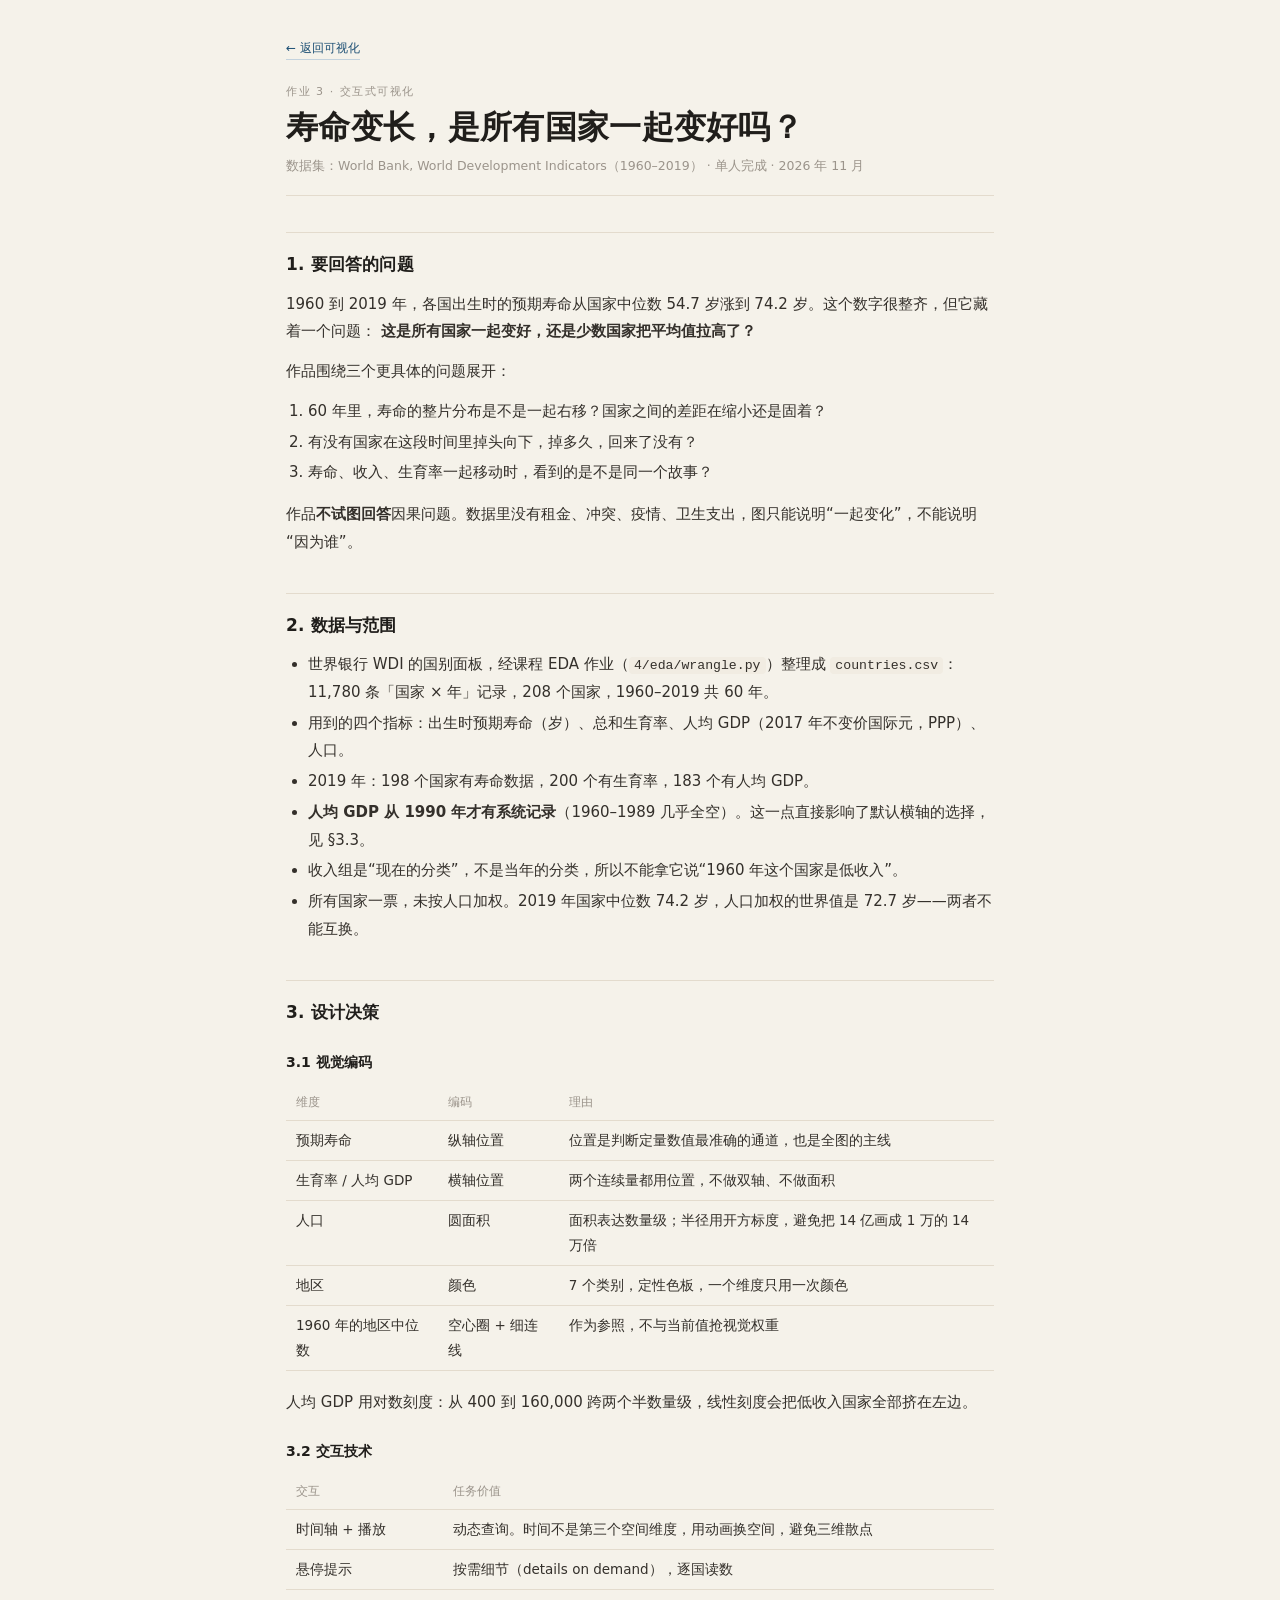
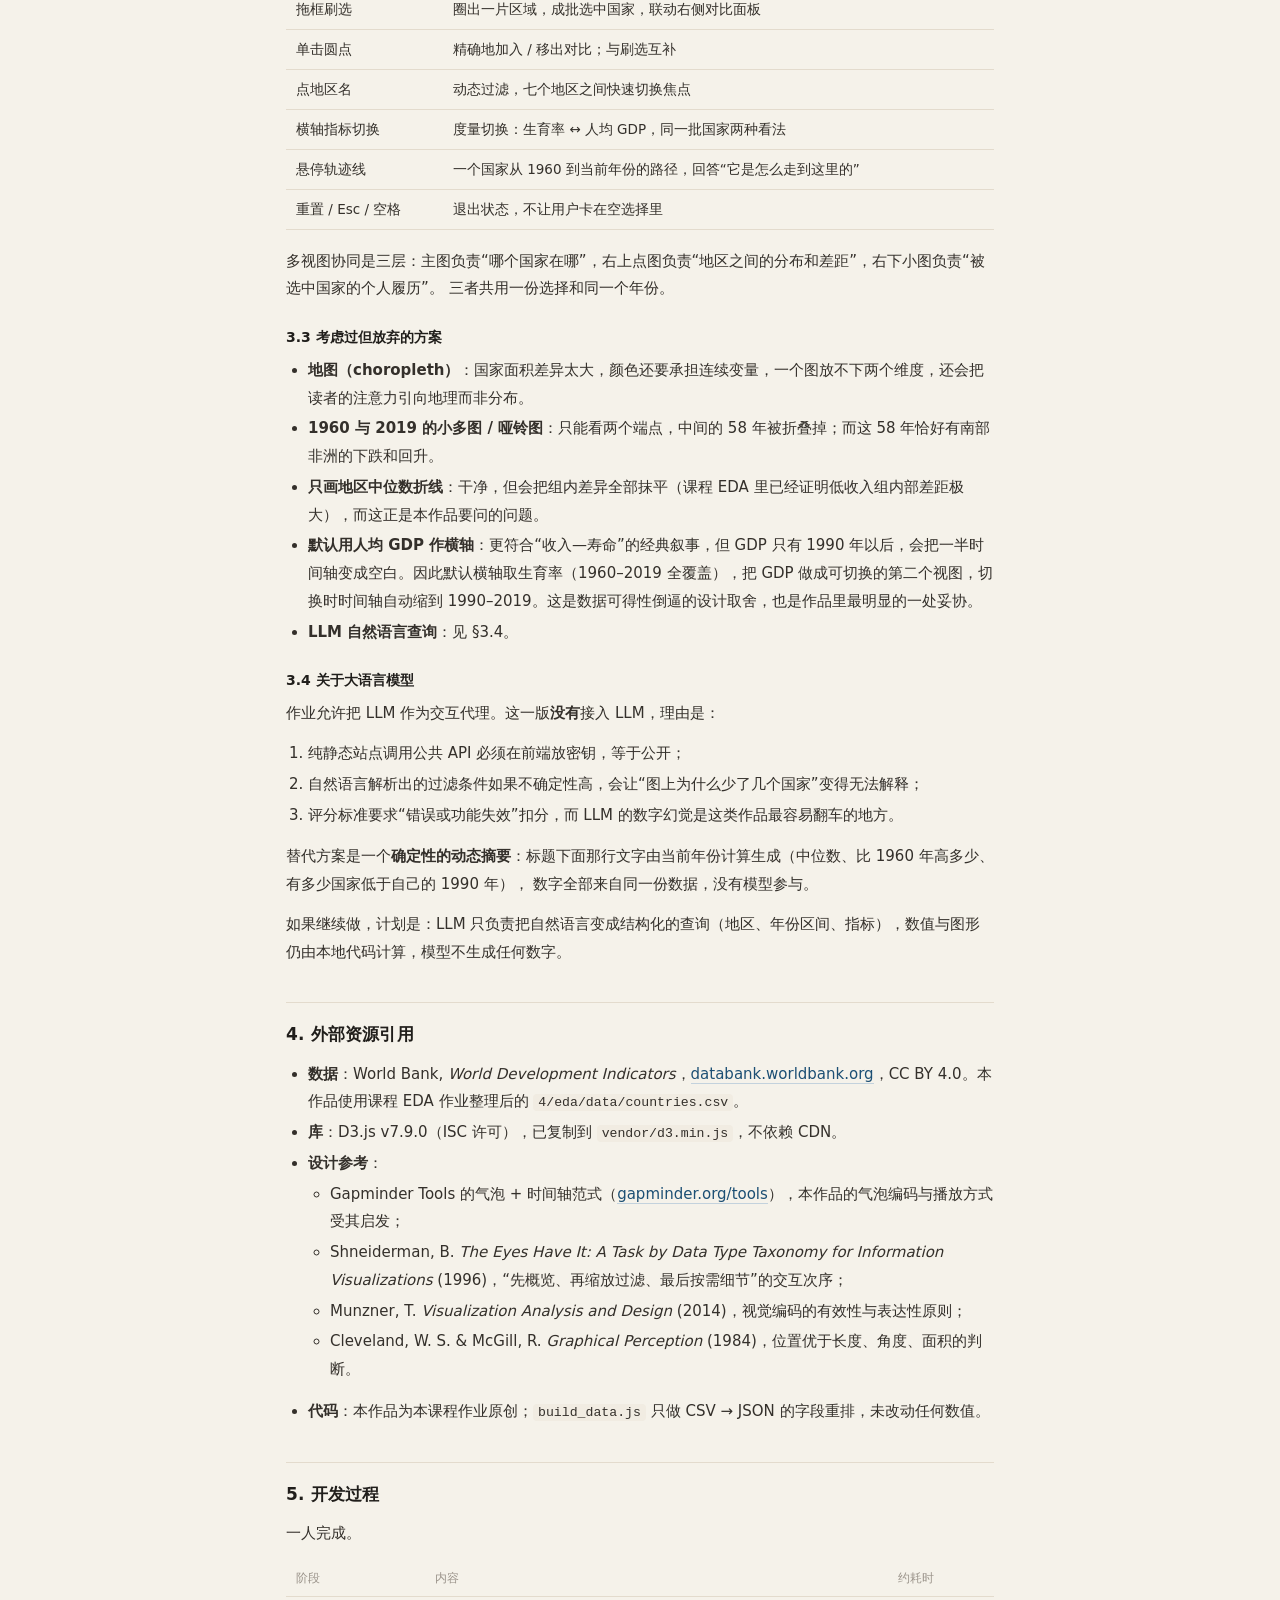
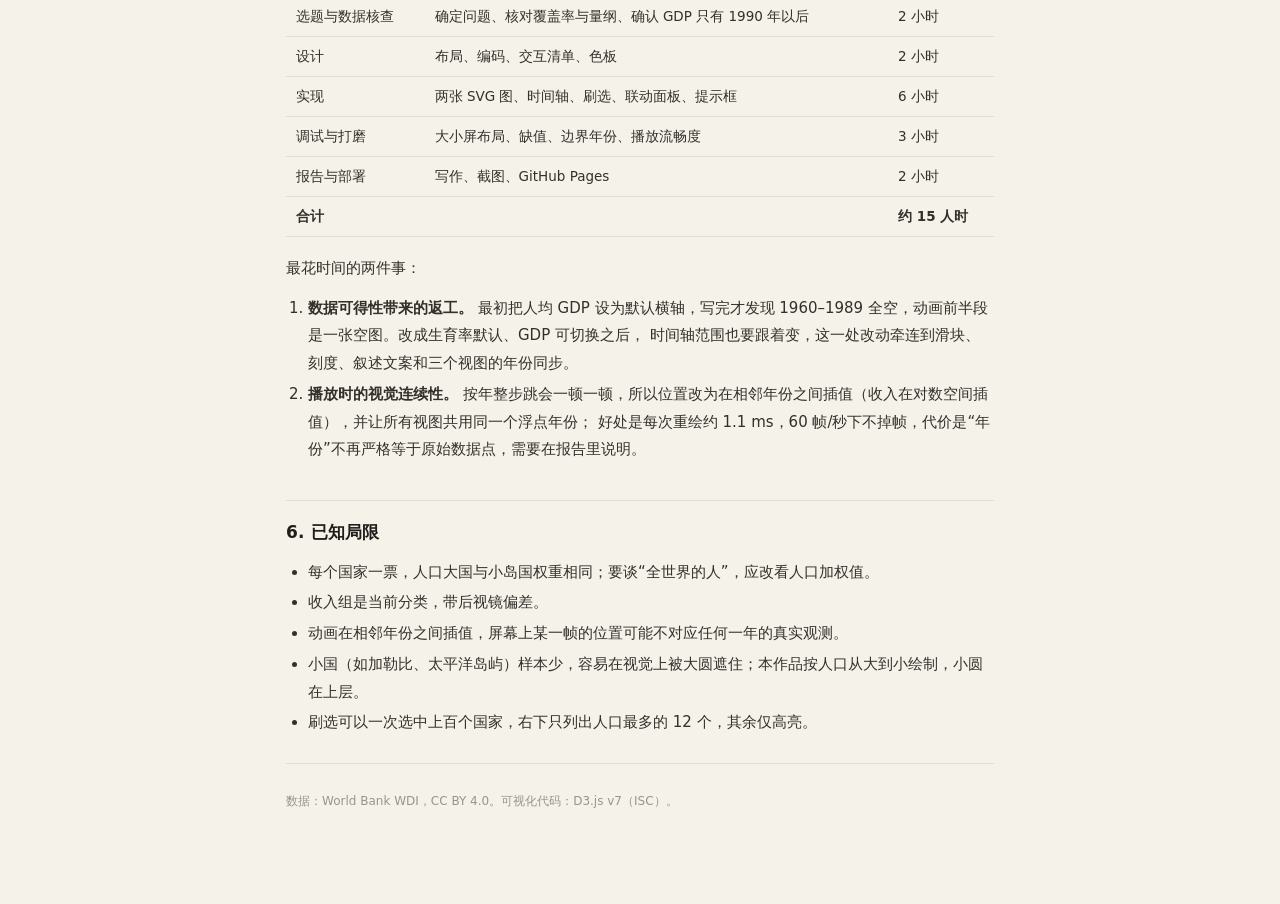
==== report.html @ 80c89c2e "feat: interactive life expectancy visualization (1960-2019) Co-authored-by: Cursor <cursoragent@curs" ====
<!doctype html>
<html lang="zh-CN">
<head>
<meta charset="utf-8">
<meta name="viewport" content="width=device-width, initial-scale=1">
<title>设计说明与报告 · 寿命变长，是所有国家一起变好吗？</title>
<link rel="stylesheet" href="styles.css">
<style>
  body { font-size: 15px; }
  .doc {
    max-width: 760px;
    margin: 0 auto;
    padding: 34px 26px 80px;
    line-height: 1.85;
  }
  .back {
    display: inline-block;
    font-size: 12px;
    color: var(--muted);
    text-decoration: none;
    border-bottom: 1px solid #d8cfbf;
    margin-bottom: 22px;
  }
  .back:hover { color: var(--ink); }
  .doc .eyebrow { margin-bottom: 4px; }
  .doc h1 {
    font-size: clamp(24px, 3.2vw, 32px);
    margin: 2px 0 6px;
    line-height: 1.3;
  }
  .doc .meta {
    color: var(--faint);
    font-size: 12.5px;
    margin: 0 0 26px;
    padding-bottom: 18px;
    border-bottom: 1px solid var(--line);
  }
  .doc h2 {
    font-size: 17px;
    margin: 36px 0 10px;
    padding-top: 16px;
    border-top: 1px solid var(--line);
    letter-spacing: 0.01em;
  }
  .doc h3 {
    font-size: 14px;
    margin: 22px 0 6px;
    color: var(--ink);
  }
  .doc p { margin: 0 0 12px; color: #34302b; }
  .doc ul, .doc ol { margin: 0 0 14px; padding-left: 22px; color: #34302b; }
  .doc li { margin: 3px 0; }
  .doc strong { font-weight: 600; }
  .doc code {
    font-family: ui-monospace, "SF Mono", "Cascadia Mono", Consolas, monospace;
    font-size: 0.88em;
    background: #f1ece2;
    padding: 1px 5px;
    border-radius: 4px;
  }
  .doc table {
    width: 100%;
    border-collapse: collapse;
    margin: 8px 0 18px;
    font-size: 13.5px;
  }
  .doc th, .doc td {
    text-align: left;
    padding: 7px 10px;
    border-bottom: 1px solid var(--line);
    vertical-align: top;
    color: #34302b;
  }
  .doc th {
    color: var(--faint);
    font-weight: 500;
    font-size: 12px;
    white-space: nowrap;
  }
  .doc a { color: var(--accent); text-decoration: none; border-bottom: 1px solid #c3d2dd; }
  .doc a:hover { border-bottom-color: var(--accent); }
  .doc hr { border: 0; border-top: 1px solid var(--line); margin: 26px 0; }
  .doc .footnote { font-size: 12px; color: var(--faint); }
  @media (max-width: 620px) {
    .doc { padding: 24px 16px 60px; }
    .doc table { font-size: 12.5px; }
    .doc th, .doc td { padding: 6px 6px; }
  }
</style>
</head>
<body>
<div class="doc">
  <a class="back" href="index.html">← 返回可视化</a>
  <div class="eyebrow">作业 3 · 交互式可视化</div>
  <h1>寿命变长，是所有国家一起变好吗？</h1>
  <p class="meta">数据集：World Bank, World Development Indicators（1960–2019） · 单人完成 · 2026 年 11 月</p>

  <h2>1. 要回答的问题</h2>
  <p>
    1960 到 2019 年，各国出生时的预期寿命从国家中位数 54.7 岁涨到 74.2 岁。这个数字很整齐，但它藏着一个问题：
    <strong>这是所有国家一起变好，还是少数国家把平均值拉高了？</strong>
  </p>
  <p>作品围绕三个更具体的问题展开：</p>
  <ol>
    <li>60 年里，寿命的整片分布是不是一起右移？国家之间的差距在缩小还是固着？</li>
    <li>有没有国家在这段时间里掉头向下，掉多久，回来了没有？</li>
    <li>寿命、收入、生育率一起移动时，看到的是不是同一个故事？</li>
  </ol>
  <p>
    作品<strong>不试图回答</strong>因果问题。数据里没有租金、冲突、疫情、卫生支出，图只能说明“一起变化”，不能说明“因为谁”。
  </p>

  <h2>2. 数据与范围</h2>
  <ul>
    <li>世界银行 WDI 的国别面板，经课程 EDA 作业（<code>4/eda/wrangle.py</code>）整理成 <code>countries.csv</code>：11,780 条「国家 × 年」记录，208 个国家，1960–2019 共 60 年。</li>
    <li>用到的四个指标：出生时预期寿命（岁）、总和生育率、人均 GDP（2017 年不变价国际元，PPP）、人口。</li>
    <li>2019 年：198 个国家有寿命数据，200 个有生育率，183 个有人均 GDP。</li>
    <li><strong>人均 GDP 从 1990 年才有系统记录</strong>（1960–1989 几乎全空）。这一点直接影响了默认横轴的选择，见 §3.3。</li>
    <li>收入组是“现在的分类”，不是当年的分类，所以不能拿它说“1960 年这个国家是低收入”。</li>
    <li>所有国家一票，未按人口加权。2019 年国家中位数 74.2 岁，人口加权的世界值是 72.7 岁——两者不能互换。</li>
  </ul>

  <h2>3. 设计决策</h2>

  <h3>3.1 视觉编码</h3>
  <table>
    <thead>
      <tr><th>维度</th><th>编码</th><th>理由</th></tr>
    </thead>
    <tbody>
      <tr><td>预期寿命</td><td>纵轴位置</td><td>位置是判断定量数值最准确的通道，也是全图的主线</td></tr>
      <tr><td>生育率 / 人均 GDP</td><td>横轴位置</td><td>两个连续量都用位置，不做双轴、不做面积</td></tr>
      <tr><td>人口</td><td>圆面积</td><td>面积表达数量级；半径用开方标度，避免把 14 亿画成 1 万的 14 万倍</td></tr>
      <tr><td>地区</td><td>颜色</td><td>7 个类别，定性色板，一个维度只用一次颜色</td></tr>
      <tr><td>1960 年的地区中位数</td><td>空心圈 + 细连线</td><td>作为参照，不与当前值抢视觉权重</td></tr>
    </tbody>
  </table>
  <p>人均 GDP 用对数刻度：从 400 到 160,000 跨两个半数量级，线性刻度会把低收入国家全部挤在左边。</p>

  <h3>3.2 交互技术</h3>
  <table>
    <thead><tr><th>交互</th><th>任务价值</th></tr></thead>
    <tbody>
      <tr><td>时间轴 + 播放</td><td>动态查询。时间不是第三个空间维度，用动画换空间，避免三维散点</td></tr>
      <tr><td>悬停提示</td><td>按需细节（details on demand），逐国读数</td></tr>
      <tr><td>拖框刷选</td><td>圈出一片区域，成批选中国家，联动右侧对比面板</td></tr>
      <tr><td>单击圆点</td><td>精确地加入 / 移出对比；与刷选互补</td></tr>
      <tr><td>点地区名</td><td>动态过滤，七个地区之间快速切换焦点</td></tr>
      <tr><td>横轴指标切换</td><td>度量切换：生育率 ↔ 人均 GDP，同一批国家两种看法</td></tr>
      <tr><td>悬停轨迹线</td><td>一个国家从 1960 到当前年份的路径，回答“它是怎么走到这里的”</td></tr>
      <tr><td>重置 / Esc / 空格</td><td>退出状态，不让用户卡在空选择里</td></tr>
    </tbody>
  </table>
  <p>
    多视图协同是三层：主图负责“哪个国家在哪”，右上点图负责“地区之间的分布和差距”，右下小图负责“被选中国家的个人履历”。
    三者共用一份选择和同一个年份。
  </p>

  <h3>3.3 考虑过但放弃的方案</h3>
  <ul>
    <li><strong>地图（choropleth）</strong>：国家面积差异太大，颜色还要承担连续变量，一个图放不下两个维度，还会把读者的注意力引向地理而非分布。</li>
    <li><strong>1960 与 2019 的小多图 / 哑铃图</strong>：只能看两个端点，中间的 58 年被折叠掉；而这 58 年恰好有南部非洲的下跌和回升。</li>
    <li><strong>只画地区中位数折线</strong>：干净，但会把组内差异全部抹平（课程 EDA 里已经证明低收入组内部差距极大），而这正是本作品要问的问题。</li>
    <li><strong>默认用人均 GDP 作横轴</strong>：更符合“收入—寿命”的经典叙事，但 GDP 只有 1990 年以后，会把一半时间轴变成空白。因此默认横轴取生育率（1960–2019 全覆盖），把 GDP 做成可切换的第二个视图，切换时时间轴自动缩到 1990–2019。这是数据可得性倒逼的设计取舍，也是作品里最明显的一处妥协。</li>
    <li><strong>LLM 自然语言查询</strong>：见 §3.4。</li>
  </ul>

  <h3>3.4 关于大语言模型</h3>
  <p>作业允许把 LLM 作为交互代理。这一版<strong>没有</strong>接入 LLM，理由是：</p>
  <ol>
    <li>纯静态站点调用公共 API 必须在前端放密钥，等于公开；</li>
    <li>自然语言解析出的过滤条件如果不确定性高，会让“图上为什么少了几个国家”变得无法解释；</li>
    <li>评分标准要求“错误或功能失效”扣分，而 LLM 的数字幻觉是这类作品最容易翻车的地方。</li>
  </ol>
  <p>
    替代方案是一个<strong>确定性的动态摘要</strong>：标题下面那行文字由当前年份计算生成（中位数、比 1960 年高多少、有多少国家低于自己的 1990 年），
    数字全部来自同一份数据，没有模型参与。
  </p>
  <p>
    如果继续做，计划是：LLM 只负责把自然语言变成结构化的查询（地区、年份区间、指标），数值与图形仍由本地代码计算，模型不生成任何数字。
  </p>

  <h2>4. 外部资源引用</h2>
  <ul>
    <li><strong>数据</strong>：World Bank, <em>World Development Indicators</em>，<a href="https://databank.worldbank.org/source/world-development-indicators">databank.worldbank.org</a>，CC BY 4.0。本作品使用课程 EDA 作业整理后的 <code>4/eda/data/countries.csv</code>。</li>
    <li><strong>库</strong>：D3.js v7.9.0（ISC 许可），已复制到 <code>vendor/d3.min.js</code>，不依赖 CDN。</li>
    <li><strong>设计参考</strong>：
      <ul>
        <li>Gapminder Tools 的气泡 + 时间轴范式（<a href="https://www.gapminder.org/tools/">gapminder.org/tools</a>），本作品的气泡编码与播放方式受其启发；</li>
        <li>Shneiderman, B. <em>The Eyes Have It: A Task by Data Type Taxonomy for Information Visualizations</em> (1996)，“先概览、再缩放过滤、最后按需细节”的交互次序；</li>
        <li>Munzner, T. <em>Visualization Analysis and Design</em> (2014)，视觉编码的有效性与表达性原则；</li>
        <li>Cleveland, W. S. &amp; McGill, R. <em>Graphical Perception</em> (1984)，位置优于长度、角度、面积的判断。</li>
      </ul>
    </li>
    <li><strong>代码</strong>：本作品为本课程作业原创；<code>build_data.js</code> 只做 CSV → JSON 的字段重排，未改动任何数值。</li>
  </ul>

  <h2>5. 开发过程</h2>
  <p>一人完成。</p>
  <table>
    <thead><tr><th>阶段</th><th>内容</th><th>约耗时</th></tr></thead>
    <tbody>
      <tr><td>选题与数据核查</td><td>确定问题、核对覆盖率与量纲、确认 GDP 只有 1990 年以后</td><td>2 小时</td></tr>
      <tr><td>设计</td><td>布局、编码、交互清单、色板</td><td>2 小时</td></tr>
      <tr><td>实现</td><td>两张 SVG 图、时间轴、刷选、联动面板、提示框</td><td>6 小时</td></tr>
      <tr><td>调试与打磨</td><td>大小屏布局、缺值、边界年份、播放流畅度</td><td>3 小时</td></tr>
      <tr><td>报告与部署</td><td>写作、截图、GitHub Pages</td><td>2 小时</td></tr>
      <tr><td><strong>合计</strong></td><td></td><td><strong>约 15 人时</strong></td></tr>
    </tbody>
  </table>
  <p>最花时间的两件事：</p>
  <ol>
    <li>
      <strong>数据可得性带来的返工。</strong>
      最初把人均 GDP 设为默认横轴，写完才发现 1960–1989 全空，动画前半段是一张空图。改成生育率默认、GDP 可切换之后，
      时间轴范围也要跟着变，这一处改动牵连到滑块、刻度、叙述文案和三个视图的年份同步。
    </li>
    <li>
      <strong>播放时的视觉连续性。</strong>
      按年整步跳会一顿一顿，所以位置改为在相邻年份之间插值（收入在对数空间插值），并让所有视图共用同一个浮点年份；
      好处是每次重绘约 1.1 ms，60 帧/秒下不掉帧，代价是“年份”不再严格等于原始数据点，需要在报告里说明。
    </li>
  </ol>

  <h2>6. 已知局限</h2>
  <ul>
    <li>每个国家一票，人口大国与小岛国权重相同；要谈“全世界的人”，应改看人口加权值。</li>
    <li>收入组是当前分类，带后视镜偏差。</li>
    <li>动画在相邻年份之间插值，屏幕上某一帧的位置可能不对应任何一年的真实观测。</li>
    <li>小国（如加勒比、太平洋岛屿）样本少，容易在视觉上被大圆遮住；本作品按人口从大到小绘制，小圆在上层。</li>
    <li>刷选可以一次选中上百个国家，右下只列出人口最多的 12 个，其余仅高亮。</li>
  </ul>

  <hr>
  <p class="footnote">数据：World Bank WDI，CC BY 4.0。可视化代码：D3.js v7（ISC）。</p>
</div>
</body>
</html>
---- styles.css ----
:root {
  --bg: #f5f2ea;
  --panel: #fffdf8;
  --ink: #201e1b;
  --muted: #736c64;
  --faint: #9b948b;
  --line: #e3dbcd;
  --grid: #ece5d8;
  --accent: #1c4f74;
  --shadow: 0 1px 0 rgba(32, 30, 27, 0.04);
}

* { box-sizing: border-box; }

html, body { height: 100%; }

body {
  margin: 0;
  background: var(--bg);
  color: var(--ink);
  font-family: "PingFang SC", "Microsoft YaHei", "Hiragino Sans GB", "Source Han Sans SC",
    "Noto Sans SC", system-ui, -apple-system, sans-serif;
  font-size: 14px;
  line-height: 1.55;
  -webkit-font-smoothing: antialiased;
  text-rendering: optimizeLegibility;
}

.wrap {
  height: 100%;
  max-width: 1560px;
  margin: 0 auto;
  padding: 20px 26px 12px;
  display: flex;
  flex-direction: column;
  gap: 14px;
}

/* ---------- header ---------- */

.masthead { flex: none; }

.eyebrow {
  font-size: 11px;
  letter-spacing: 0.14em;
  text-transform: uppercase;
  color: var(--faint);
  font-variant-numeric: tabular-nums;
}

h1 {
  margin: 4px 0 6px;
  font-size: clamp(24px, 2.5vw, 34px);
  line-height: 1.2;
  font-weight: 700;
  letter-spacing: 0.01em;
}

.dek {
  margin: 0;
  color: var(--muted);
  font-size: 14px;
  max-width: 62ch;
}

.story {
  margin: 6px 0 0;
  font-size: 13px;
  color: #5c554d;
  max-width: 88ch;
  min-height: 20px;
}
.story em { font-style: normal; color: var(--ink); border-bottom: 1px solid #d8cfbf; }

.stats {
  display: flex;
  flex-wrap: wrap;
  gap: 34px;
  margin-top: 12px;
  padding-top: 10px;
  border-top: 1px solid var(--line);
}

.stat { display: flex; flex-direction: column; gap: 1px; }

.stat-k {
  font-size: 11px;
  color: var(--faint);
  letter-spacing: 0.04em;
}

.stat-v {
  font-size: 13px;
  color: var(--muted);
  font-variant-numeric: tabular-nums;
}

.stat-v b {
  font-size: 21px;
  font-weight: 600;
  color: var(--ink);
  font-variant-numeric: tabular-nums;
  letter-spacing: -0.01em;
}

/* ---------- layout ---------- */

main {
  flex: 1;
  min-height: 0;
  display: grid;
  grid-template-columns: minmax(0, 1.62fr) minmax(330px, 1fr);
  gap: 14px;
}

.panel {
  background: var(--panel);
  border: 1px solid var(--line);
  border-radius: 12px;
  padding: 14px 16px 12px;
  box-shadow: var(--shadow);
  min-width: 0;
}

.chart-main {
  display: flex;
  flex-direction: column;
  min-height: 0;
  overflow: hidden;
}

.chart-head {
  display: flex;
  align-items: flex-start;
  justify-content: space-between;
  gap: 16px;
  flex: none;
}

h2 {
  margin: 0;
  font-size: 14px;
  font-weight: 600;
  letter-spacing: 0.02em;
}

.chart-note {
  margin: 2px 0 0;
  font-size: 11.5px;
  color: var(--faint);
  line-height: 1.45;
}

.svg-host {
  flex: 1;
  min-height: 250px;
  position: relative;
}

.svg-host svg { display: block; width: 100%; height: 100%; }

.regions-host { flex: none; height: 218px; min-height: 0; }

/* ---------- toggle ---------- */

.toggle {
  display: inline-flex;
  background: #f1ece2;
  border: 1px solid var(--line);
  border-radius: 999px;
  padding: 2px;
  flex: none;
}

.toggle button {
  appearance: none;
  border: 0;
  background: transparent;
  color: var(--muted);
  font: inherit;
  font-size: 12px;
  padding: 4px 11px;
  border-radius: 999px;
  cursor: pointer;
  transition: background 0.18s ease, color 0.18s ease;
}

.toggle button.on {
  background: var(--ink);
  color: #fbf7ee;
}

.toggle button:focus-visible,
.ghost:focus-visible,
.play:focus-visible {
  outline: 2px solid var(--accent);
  outline-offset: 2px;
}

/* ---------- controls ---------- */

.controls {
  flex: none;
  display: flex;
  align-items: center;
  gap: 14px;
  padding-top: 8px;
  margin-top: 4px;
}

.play {
  flex: none;
  width: 38px;
  height: 38px;
  border-radius: 50%;
  border: 0;
  background: var(--ink);
  color: #fbf7ee;
  display: grid;
  place-items: center;
  cursor: pointer;
  transition: transform 0.15s ease, background 0.15s ease;
}
.play:hover { transform: scale(1.06); }
.play svg { width: 18px; height: 18px; fill: currentColor; }

.slider-wrap { flex: 1; min-width: 0; }

#year {
  appearance: none;
  -webkit-appearance: none;
  width: 100%;
  height: 18px;
  background: transparent;
  cursor: pointer;
  display: block;
  margin: 0;
}

#year::-webkit-slider-runnable-track {
  height: 5px;
  background: #e5ddcf;
  border-radius: 999px;
}
#year::-moz-range-track {
  height: 5px;
  background: #e5ddcf;
  border-radius: 999px;
}
#year::-webkit-slider-thumb {
  -webkit-appearance: none;
  width: 15px;
  height: 15px;
  margin-top: -5px;
  border-radius: 50%;
  background: var(--ink);
  border: 2.5px solid #fffdf8;
  box-shadow: 0 0 0 1px var(--ink);
}
#year::-moz-range-thumb {
  width: 15px;
  height: 15px;
  border-radius: 50%;
  background: var(--ink);
  border: 2.5px solid #fffdf8;
  box-shadow: 0 0 0 1px var(--ink);
}

.ticks {
  display: flex;
  justify-content: space-between;
  font-size: 10px;
  color: var(--faint);
  font-variant-numeric: tabular-nums;
  margin-top: 1px;
  padding: 0 2px;
}

.year-out {
  flex: none;
  display: flex;
  align-items: baseline;
  gap: 2px;
  color: var(--ink);
}
.year-out b {
  font-family: ui-monospace, "SF Mono", "Cascadia Mono", Consolas, monospace;
  font-size: 26px;
  font-weight: 600;
  letter-spacing: -0.02em;
  font-variant-numeric: tabular-nums;
}
.year-out span { font-size: 11px; color: var(--faint); }

.ghost {
  flex: none;
  appearance: none;
  border: 1px solid var(--line);
  background: transparent;
  color: var(--muted);
  font: inherit;
  font-size: 12px;
  padding: 5px 12px;
  border-radius: 999px;
  cursor: pointer;
  transition: border-color 0.15s ease, color 0.15s ease;
}
.ghost:hover { border-color: var(--faint); color: var(--ink); }

.hint {
  margin: 6px 0 0;
  font-size: 11px;
  color: var(--faint);
  flex: none;
}

/* ---------- aside ---------- */

aside {
  display: flex;
  flex-direction: column;
  gap: 14px;
  min-height: 0;
  min-width: 0;
}

.panel-head { flex: none; }

.count {
  display: inline-grid;
  place-items: center;
  min-width: 18px;
  height: 18px;
  padding: 0 5px;
  margin-left: 4px;
  border-radius: 9px;
  background: #f1ece2;
  color: var(--muted);
  font-size: 11px;
  font-variant-numeric: tabular-nums;
}

.selected {
  flex: 1;
  min-height: 0;
  display: flex;
  flex-direction: column;
}

.chips {
  margin-top: 8px;
  display: grid;
  grid-template-columns: 1fr 1fr;
  gap: 8px;
  overflow-y: auto;
  align-content: start;
  min-height: 0;
  padding-bottom: 2px;
}

.chip {
  border: 1px solid var(--line);
  border-radius: 9px;
  padding: 7px 9px 5px;
  background: #fbf7ee;
  position: relative;
  cursor: default;
  transition: border-color 0.15s ease;
}
.chip:hover { border-color: #cbc1af; }

.chip-top {
  display: flex;
  align-items: baseline;
  gap: 6px;
  font-size: 12px;
  min-width: 0;
}

.chip-name {
  font-weight: 600;
  white-space: nowrap;
  overflow: hidden;
  text-overflow: ellipsis;
}

.chip-delta {
  margin-left: auto;
  font-size: 11px;
  color: var(--muted);
  font-variant-numeric: tabular-nums;
  white-space: nowrap;
}
.chip-delta.down { color: #b4482f; }

.chip-x {
  appearance: none;
  border: 0;
  background: transparent;
  color: var(--faint);
  cursor: pointer;
  font-size: 13px;
  line-height: 1;
  padding: 0 0 0 2px;
}
.chip-x:hover { color: var(--ink); }

.chip svg { display: block; width: 100%; height: 30px; margin-top: 2px; }

.chip-note {
  font-size: 10.5px;
  color: var(--faint);
  font-variant-numeric: tabular-nums;
  white-space: nowrap;
  overflow: hidden;
  text-overflow: ellipsis;
}

/* ---------- presets (empty state) ---------- */

.presets {
  margin-top: 8px;
  display: flex;
  flex-direction: column;
  gap: 6px;
  grid-column: 1 / -1;
}

.chips-more {
  grid-column: 1 / -1;
  margin: 2px 0 0;
  font-size: 11px;
  color: var(--faint);
  line-height: 1.5;
}

.presets p {
  margin: 0 0 2px;
  font-size: 11.5px;
  color: var(--faint);
}

.preset {
  appearance: none;
  text-align: left;
  border: 1px solid var(--line);
  background: transparent;
  border-radius: 9px;
  padding: 8px 11px;
  font: inherit;
  font-size: 12px;
  color: var(--ink);
  cursor: pointer;
  line-height: 1.4;
  transition: background 0.15s ease, border-color 0.15s ease;
}
.preset:hover { background: #fbf7ee; border-color: #cbc1af; }
.preset small { color: var(--faint); display: block; font-size: 11px; }

/* ---------- footer ---------- */

footer {
  flex: none;
  display: flex;
  justify-content: space-between;
  gap: 18px;
  font-size: 11px;
  color: var(--faint);
  line-height: 1.5;
  border-top: 1px solid var(--line);
  padding-top: 8px;
}
footer span { max-width: 110ch; }
footer a { color: var(--muted); text-decoration: none; border-bottom: 1px solid #d8cfbf; white-space: nowrap; }
footer a:hover { color: var(--ink); }

/* ---------- tooltip ---------- */

.tip {
  position: fixed;
  left: 0;
  top: 0;
  z-index: 20;
  pointer-events: none;
  background: #211f1c;
  color: #f7f2e8;
  border-radius: 8px;
  padding: 9px 11px;
  font-size: 12px;
  line-height: 1.5;
  box-shadow: 0 6px 22px rgba(30, 26, 20, 0.22);
  opacity: 0;
  transform: translateY(4px);
  transition: opacity 0.12s ease, transform 0.12s ease;
  max-width: 250px;
}
.tip.on { opacity: 1; transform: translateY(0); }
.tip b { font-weight: 600; }
.tip .tip-head { display: flex; align-items: baseline; gap: 6px; }
.tip .tip-head span { color: #b4ab9d; font-size: 11px; }
.tip dl { display: grid; grid-template-columns: auto 1fr; gap: 1px 12px; margin: 5px 0 0; }
.tip dt { color: #b4ab9d; font-size: 11.5px; }
.tip dd { margin: 0; text-align: right; font-variant-numeric: tabular-nums; }

/* ---------- svg text ---------- */

.axis text {
  fill: var(--faint);
  font-size: 10.5px;
  font-variant-numeric: tabular-nums;
}
.axis path, .axis line { stroke: #d5ccbc; }
.grid line { stroke: var(--grid); stroke-width: 1; }
.axis-label { fill: var(--faint); font-size: 10.5px; letter-spacing: 0.03em; }

.row-label {
  font-size: 11.5px;
  fill: var(--muted);
  cursor: pointer;
  transition: fill 0.15s ease;
}
.row-label:hover, .row-label.active { fill: var(--ink); font-weight: 600; }
.row-label .n { fill: var(--faint); font-size: 10px; font-weight: 400; }

.brush .selection {
  fill: #1c4f74;
  fill-opacity: 0.06;
  stroke: #1c4f74;
  stroke-opacity: 0.45;
  stroke-dasharray: 3 3;
}

/* ---------- responsive ---------- */

@media (max-width: 1120px) {
  .wrap { height: auto; min-height: 100%; }
  main { grid-template-columns: 1fr; }
  .chart-main { min-height: 560px; }
  aside { display: grid; grid-template-columns: 1fr 1fr; align-items: start; }
  .selected { min-height: 260px; }
  .regions-host { height: 230px; }
}

@media (max-width: 760px) {
  .wrap { padding: 16px 14px 10px; }
  aside { grid-template-columns: 1fr; }
  .stats { gap: 20px; }
  .chart-main { min-height: 520px; }
  .chips { grid-template-columns: 1fr; }
  footer { flex-direction: column; gap: 4px; }
}

@media (max-height: 780px) and (min-width: 1121px) {
  .wrap { padding-top: 14px; gap: 10px; }
  h1 { font-size: 26px; }
  .stats { margin-top: 8px; padding-top: 8px; }
  .regions-host { height: 196px; }
}
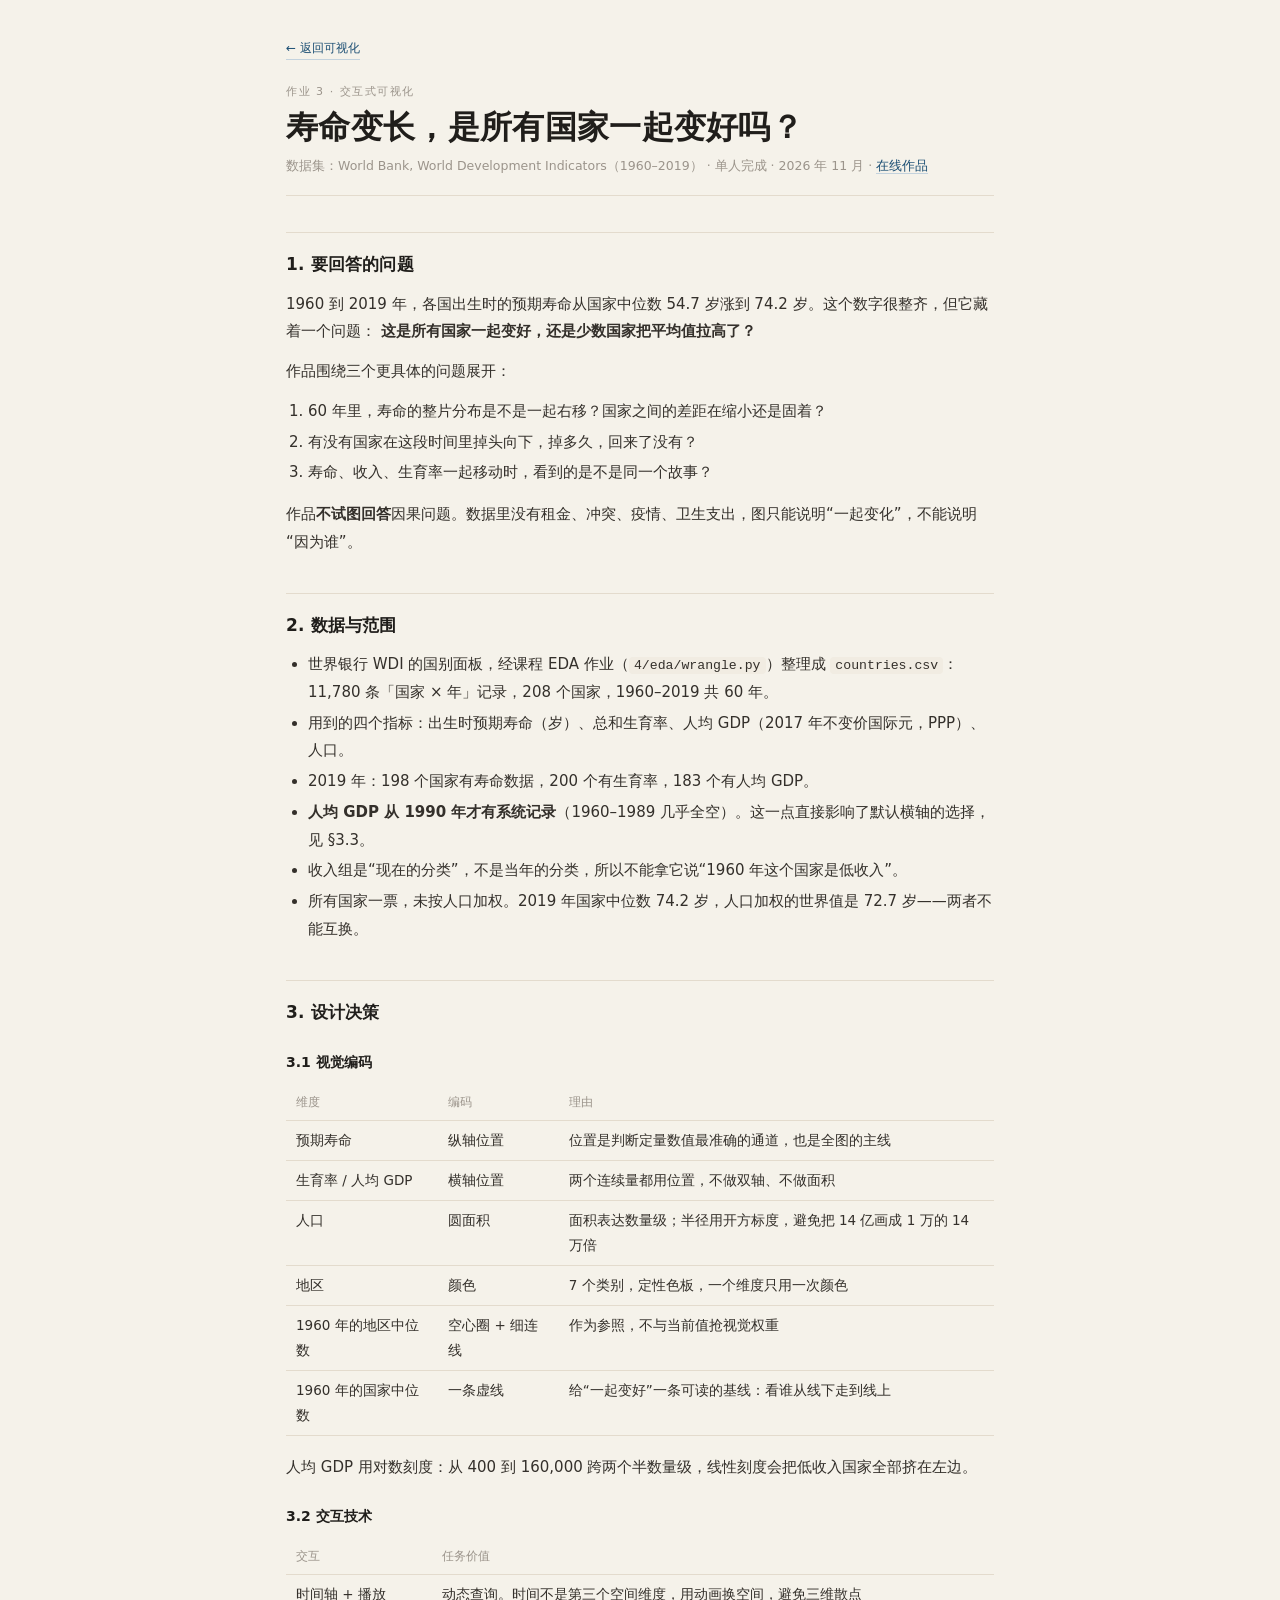
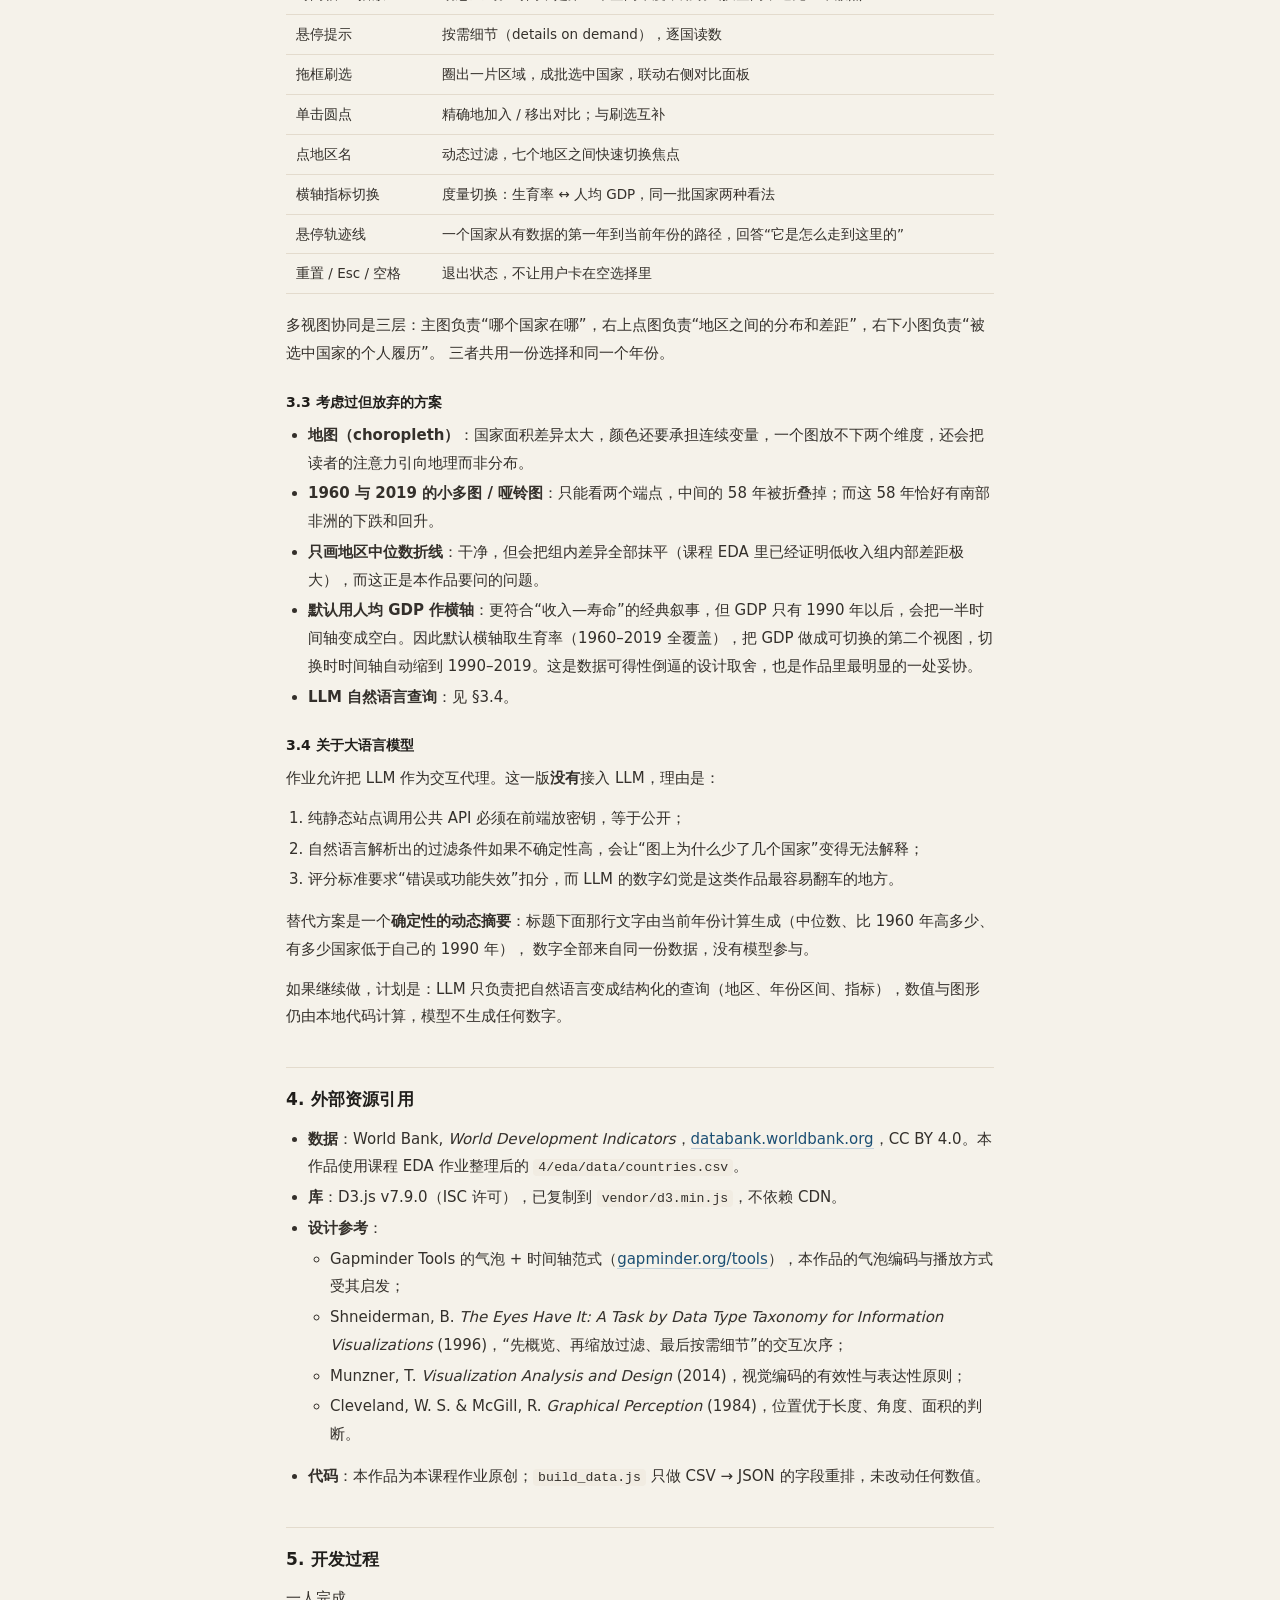
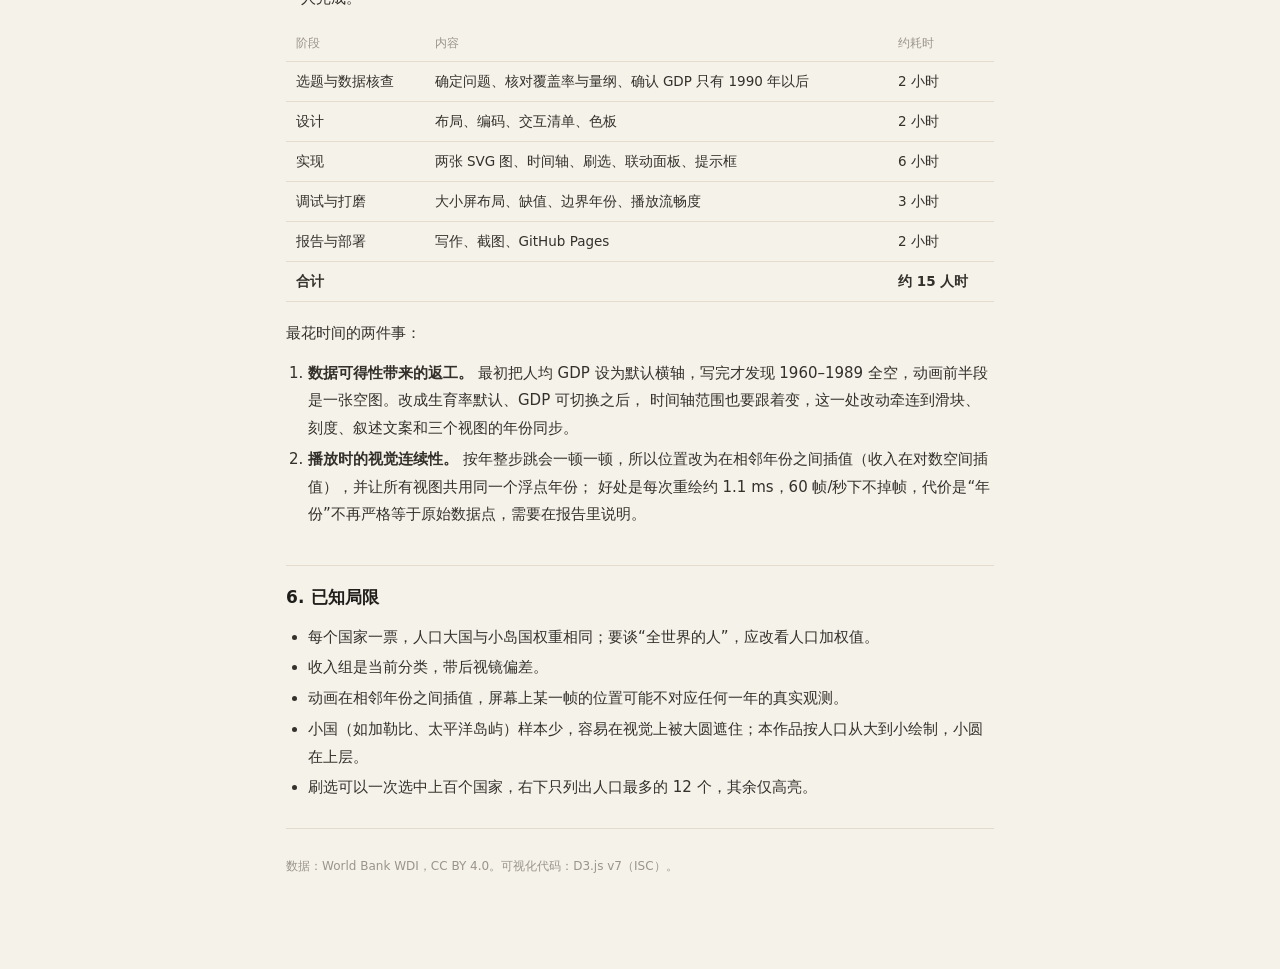
==== commit bf38d2be: "docs: report links, encoding notes, print styles Co-authored-by: Cursor <cursoragent@cursor.com>" ====
--- a/report.html
+++ b/report.html
@@ -86,6 +86,13 @@
     .doc table { font-size: 12.5px; }
     .doc th, .doc td { padding: 6px 6px; }
   }
+  @media print {
+    body { background: #fff; }
+    .back { display: none; }
+    .doc { max-width: none; padding: 0; }
+    .doc h2 { break-after: avoid; }
+    .doc table, .doc li { break-inside: avoid; }
+  }
 </style>
 </head>
 <body>
@@ -93,7 +100,9 @@
   <a class="back" href="index.html">← 返回可视化</a>
   <div class="eyebrow">作业 3 · 交互式可视化</div>
   <h1>寿命变长，是所有国家一起变好吗？</h1>
-  <p class="meta">数据集：World Bank, World Development Indicators（1960–2019） · 单人完成 · 2026 年 11 月</p>
+  <p class="meta">数据集：World Bank, World Development Indicators（1960–2019） · 单人完成 · 2026 年 11 月 ·
+    <a href="https://griseo-b.github.io/life-expectancy-vis/">在线作品</a>
+  </p>
 
   <h2>1. 要回答的问题</h2>
   <p>
@@ -133,6 +142,7 @@
       <tr><td>人口</td><td>圆面积</td><td>面积表达数量级；半径用开方标度，避免把 14 亿画成 1 万的 14 万倍</td></tr>
       <tr><td>地区</td><td>颜色</td><td>7 个类别，定性色板，一个维度只用一次颜色</td></tr>
       <tr><td>1960 年的地区中位数</td><td>空心圈 + 细连线</td><td>作为参照，不与当前值抢视觉权重</td></tr>
+      <tr><td>1960 年的国家中位数</td><td>一条虚线</td><td>给“一起变好”一条可读的基线：看谁从线下走到线上</td></tr>
     </tbody>
   </table>
   <p>人均 GDP 用对数刻度：从 400 到 160,000 跨两个半数量级，线性刻度会把低收入国家全部挤在左边。</p>
@@ -147,7 +157,7 @@
       <tr><td>单击圆点</td><td>精确地加入 / 移出对比；与刷选互补</td></tr>
       <tr><td>点地区名</td><td>动态过滤，七个地区之间快速切换焦点</td></tr>
       <tr><td>横轴指标切换</td><td>度量切换：生育率 ↔ 人均 GDP，同一批国家两种看法</td></tr>
-      <tr><td>悬停轨迹线</td><td>一个国家从 1960 到当前年份的路径，回答“它是怎么走到这里的”</td></tr>
+      <tr><td>悬停轨迹线</td><td>一个国家从有数据的第一年到当前年份的路径，回答“它是怎么走到这里的”</td></tr>
       <tr><td>重置 / Esc / 空格</td><td>退出状态，不让用户卡在空选择里</td></tr>
     </tbody>
   </table>
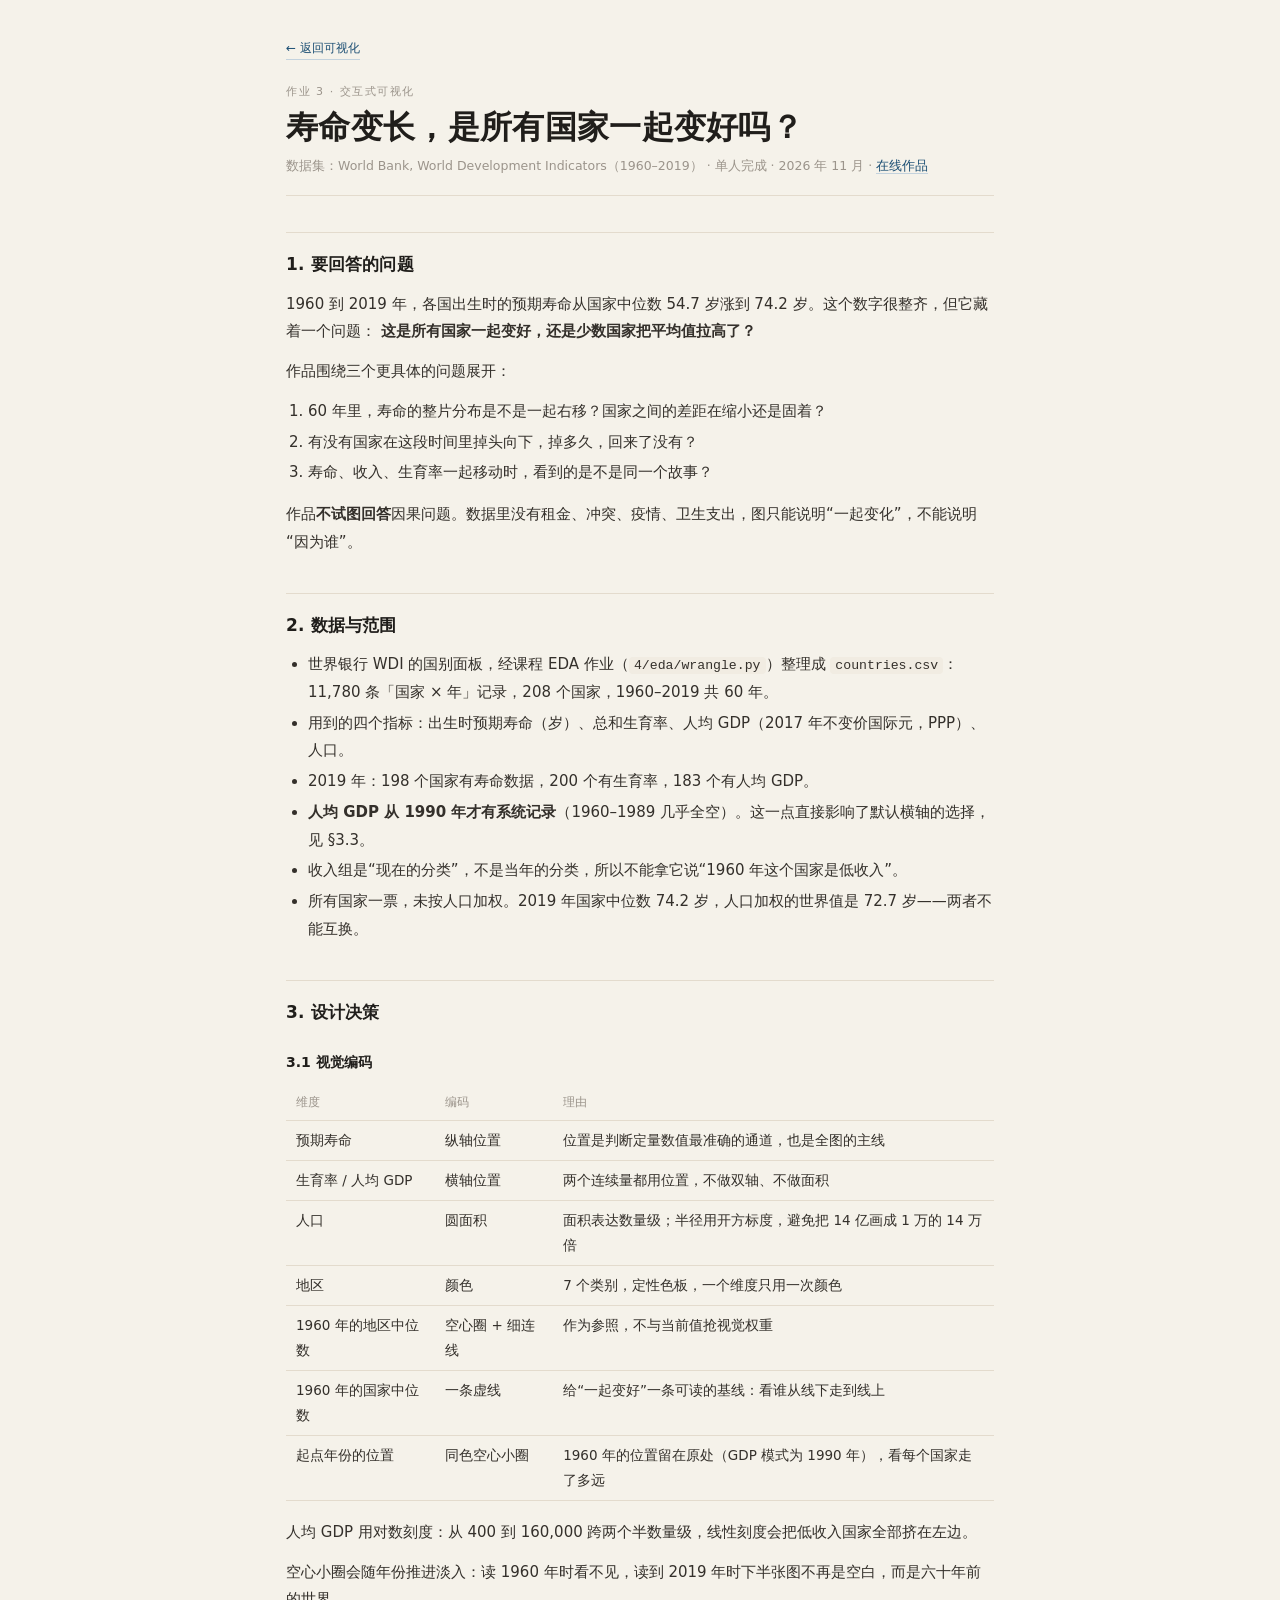
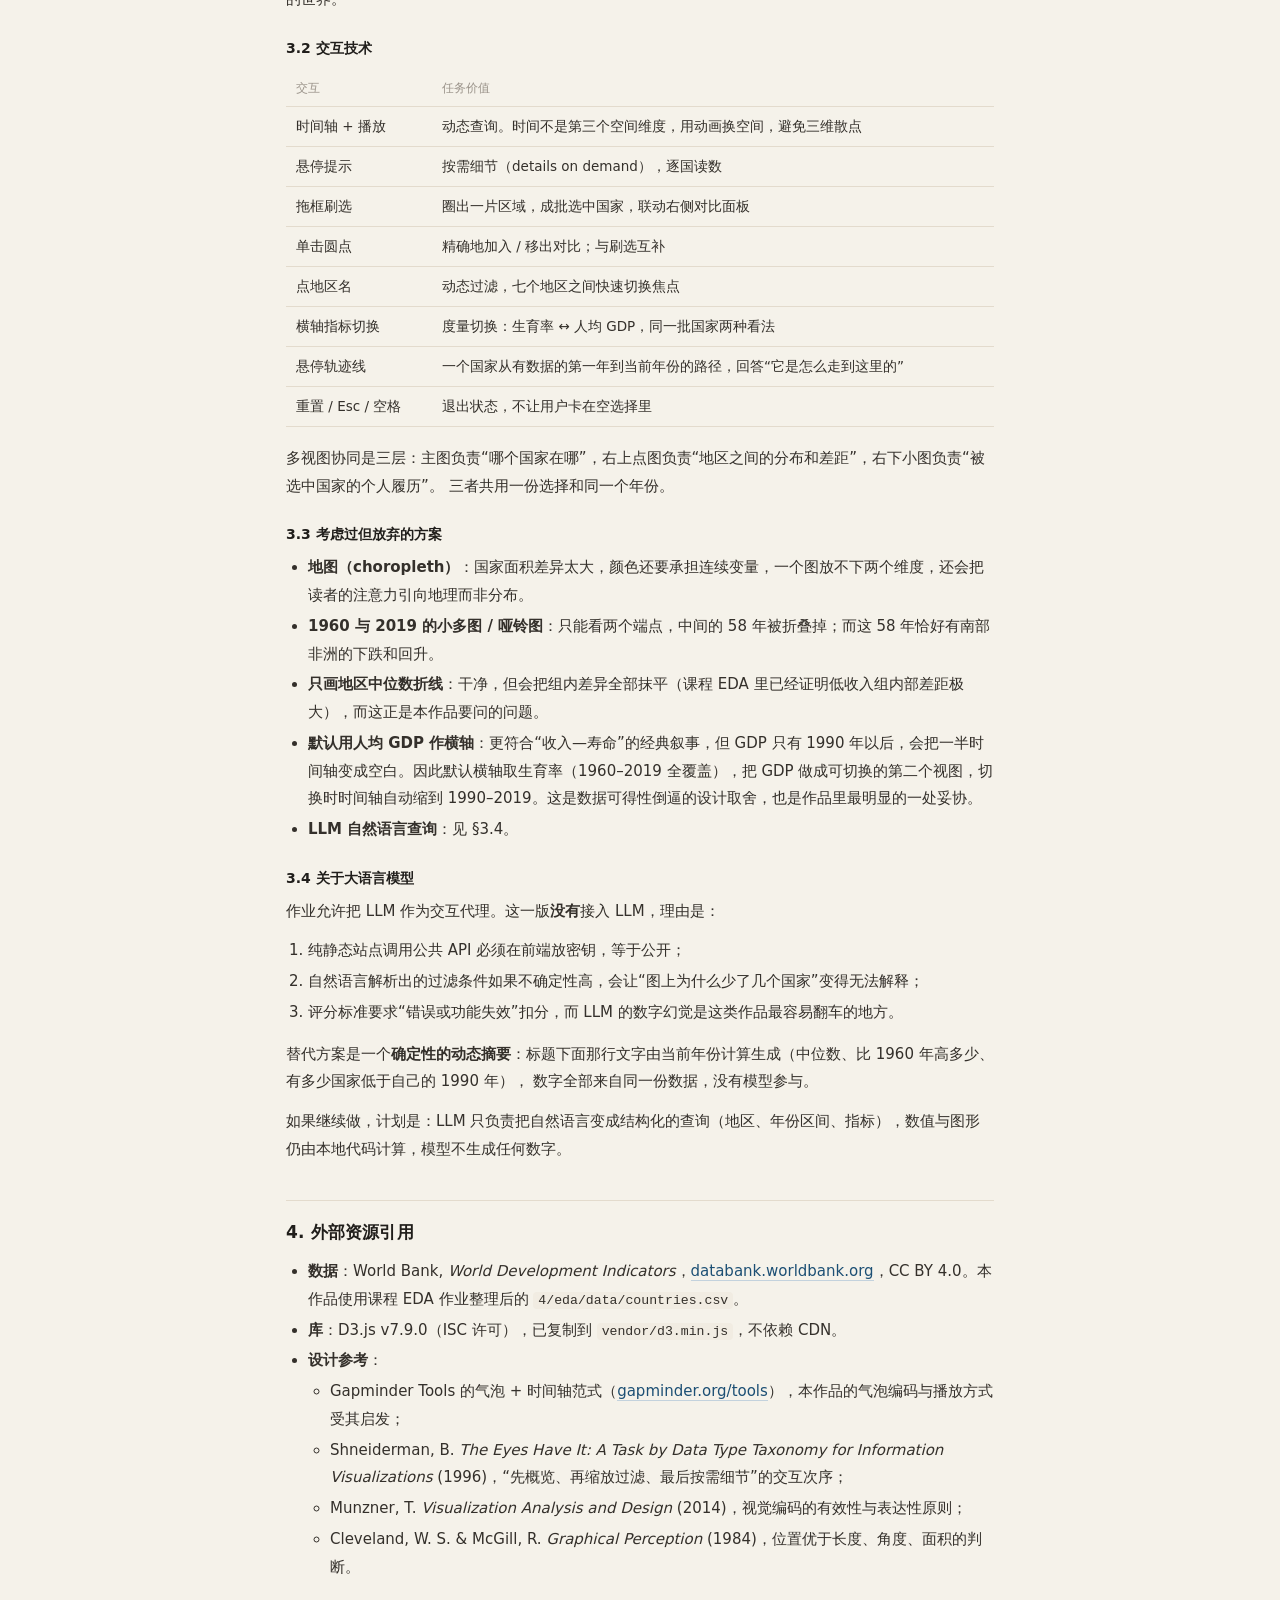
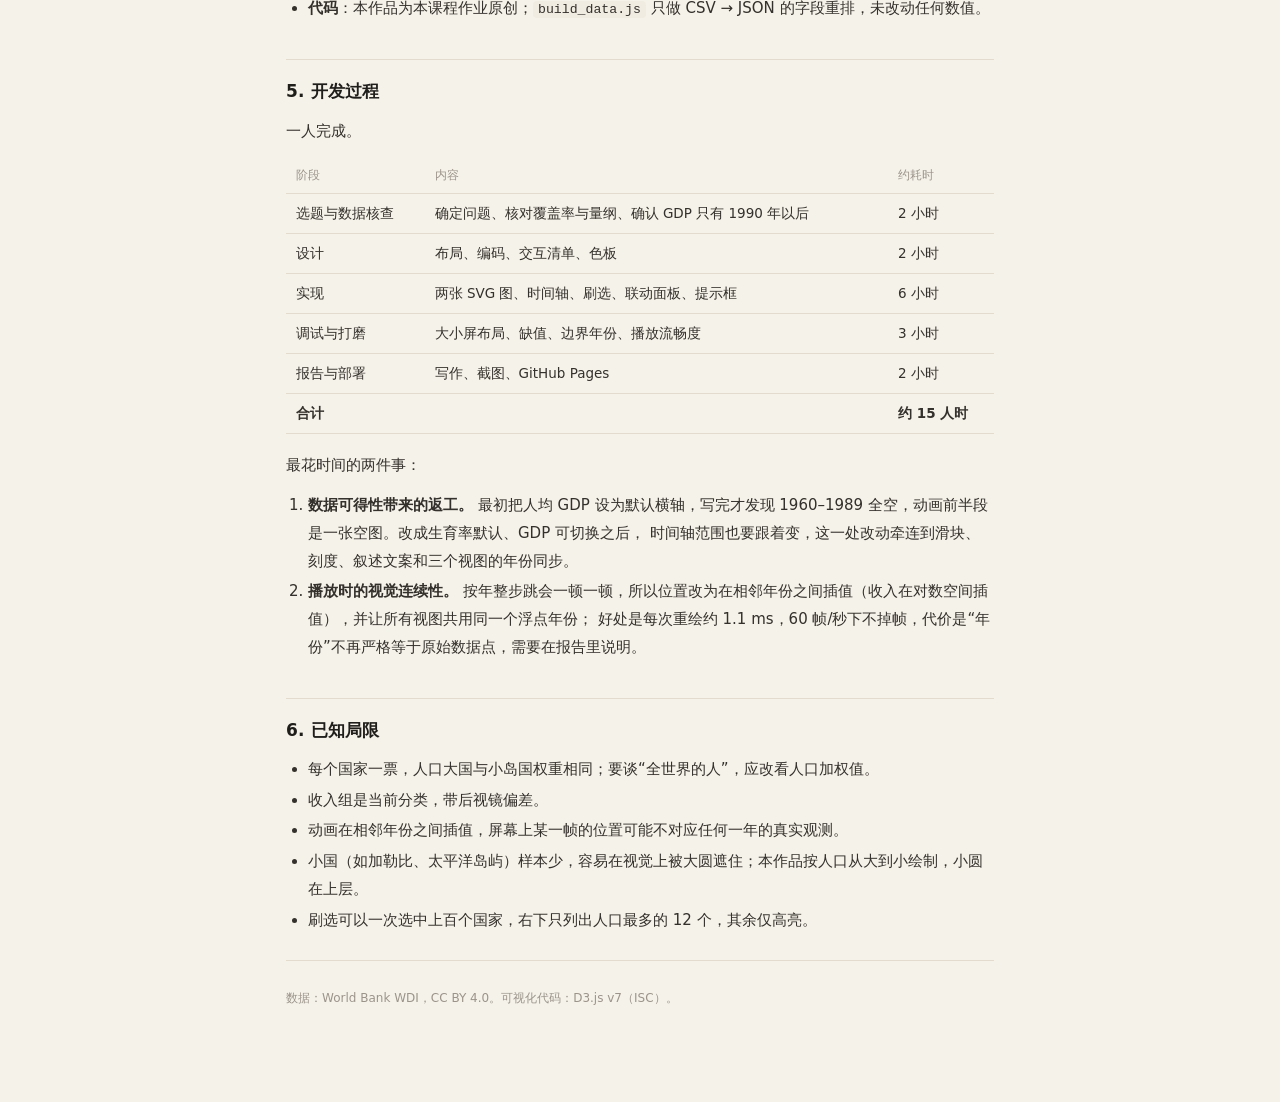
==== commit e8937513: "feat: ghost start-year layer, label on top of bubbles Co-authored-by: Cursor <cursoragent@cursor.com" ====
--- a/report.html
+++ b/report.html
@@ -143,9 +143,11 @@
       <tr><td>地区</td><td>颜色</td><td>7 个类别，定性色板，一个维度只用一次颜色</td></tr>
       <tr><td>1960 年的地区中位数</td><td>空心圈 + 细连线</td><td>作为参照，不与当前值抢视觉权重</td></tr>
       <tr><td>1960 年的国家中位数</td><td>一条虚线</td><td>给“一起变好”一条可读的基线：看谁从线下走到线上</td></tr>
+      <tr><td>起点年份的位置</td><td>同色空心小圈</td><td>1960 年的位置留在原处（GDP 模式为 1990 年），看每个国家走了多远</td></tr>
     </tbody>
   </table>
   <p>人均 GDP 用对数刻度：从 400 到 160,000 跨两个半数量级，线性刻度会把低收入国家全部挤在左边。</p>
+  <p>空心小圈会随年份推进淡入：读 1960 年时看不见，读到 2019 年时下半张图不再是空白，而是六十年前的世界。</p>
 
   <h3>3.2 交互技术</h3>
   <table>
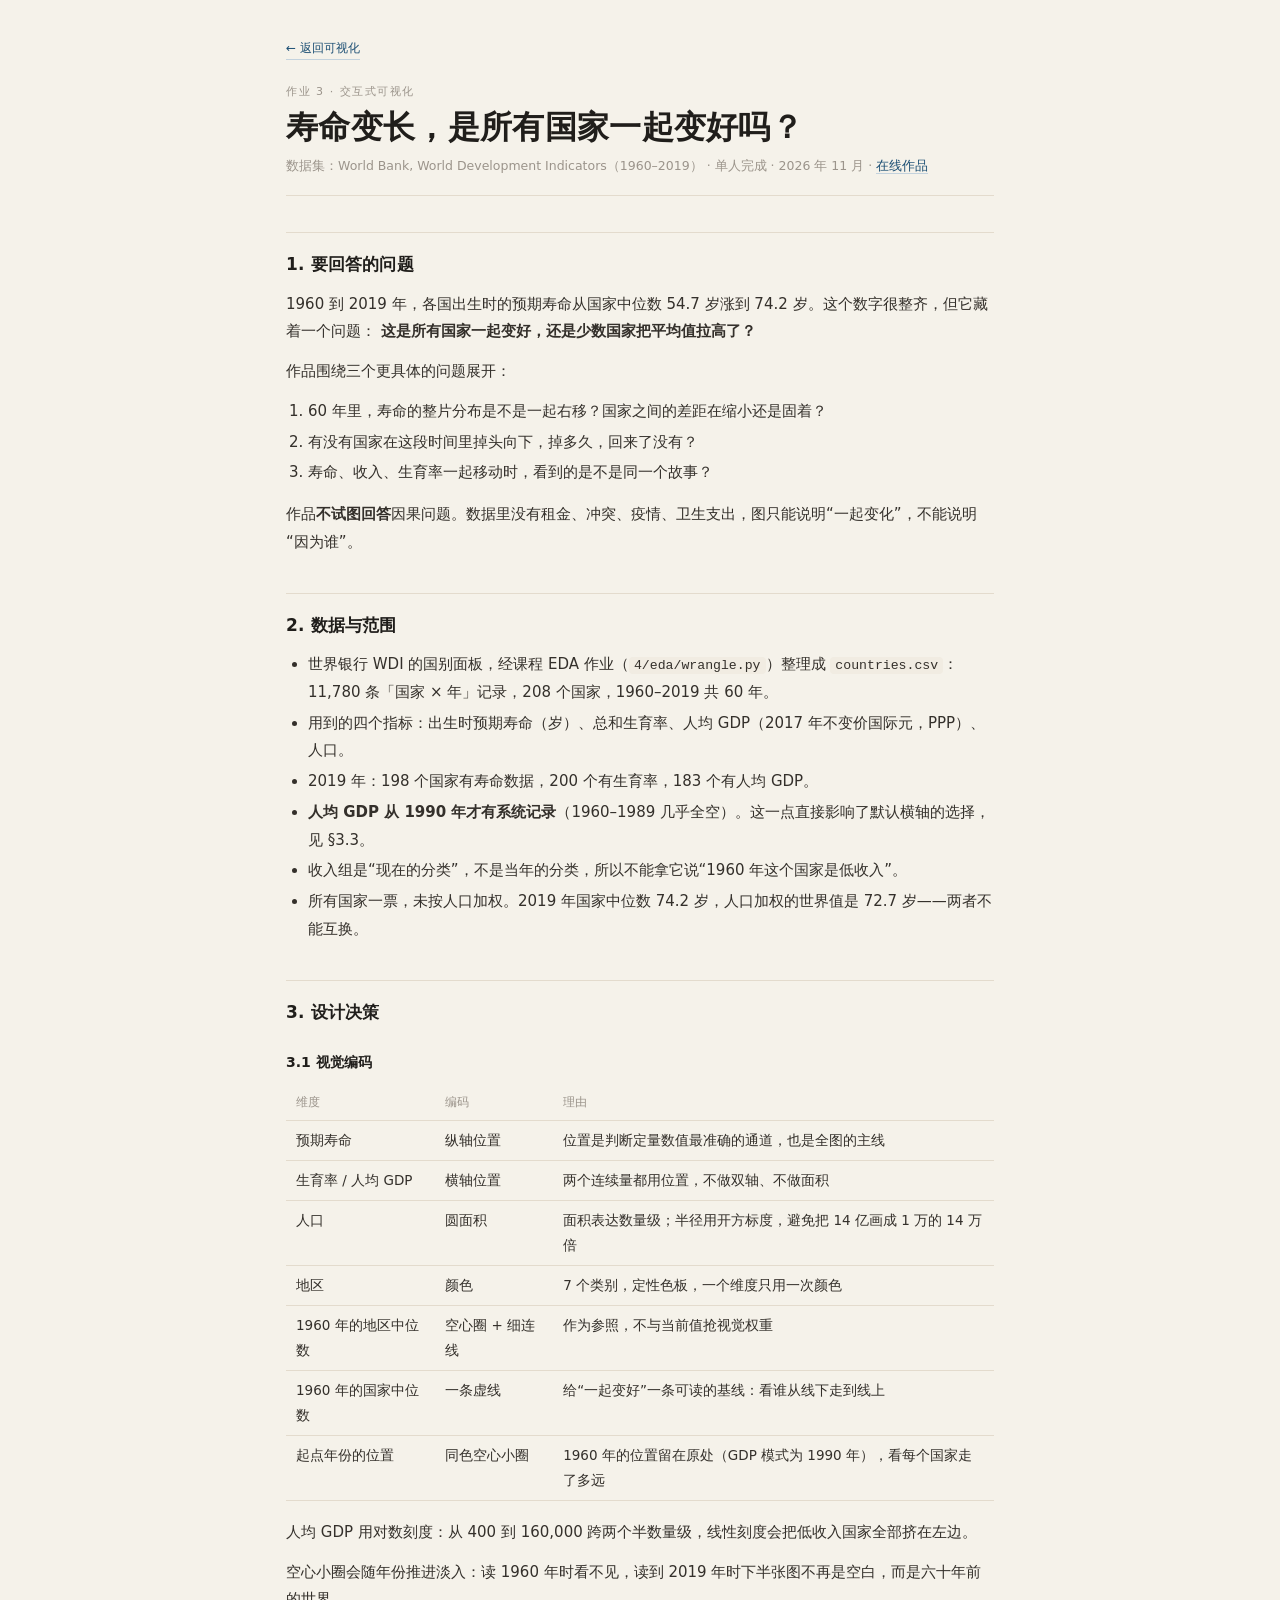
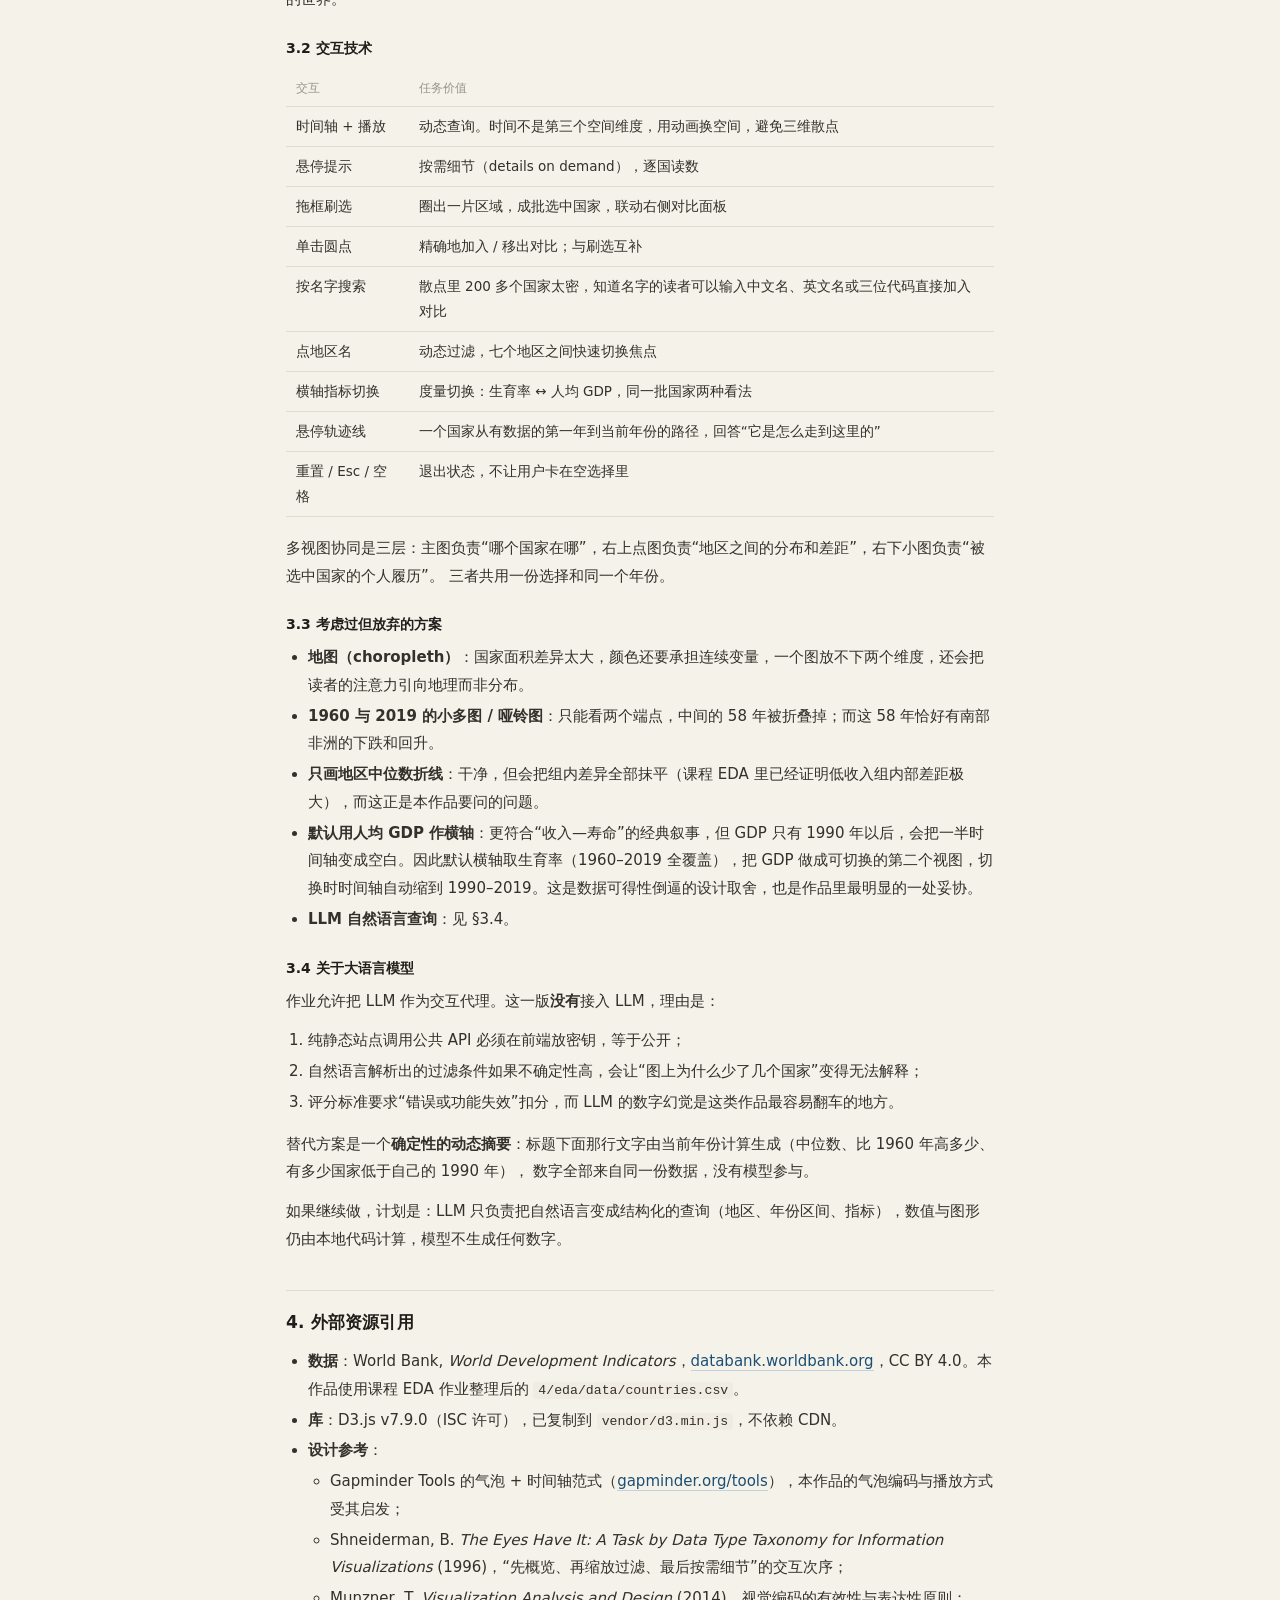
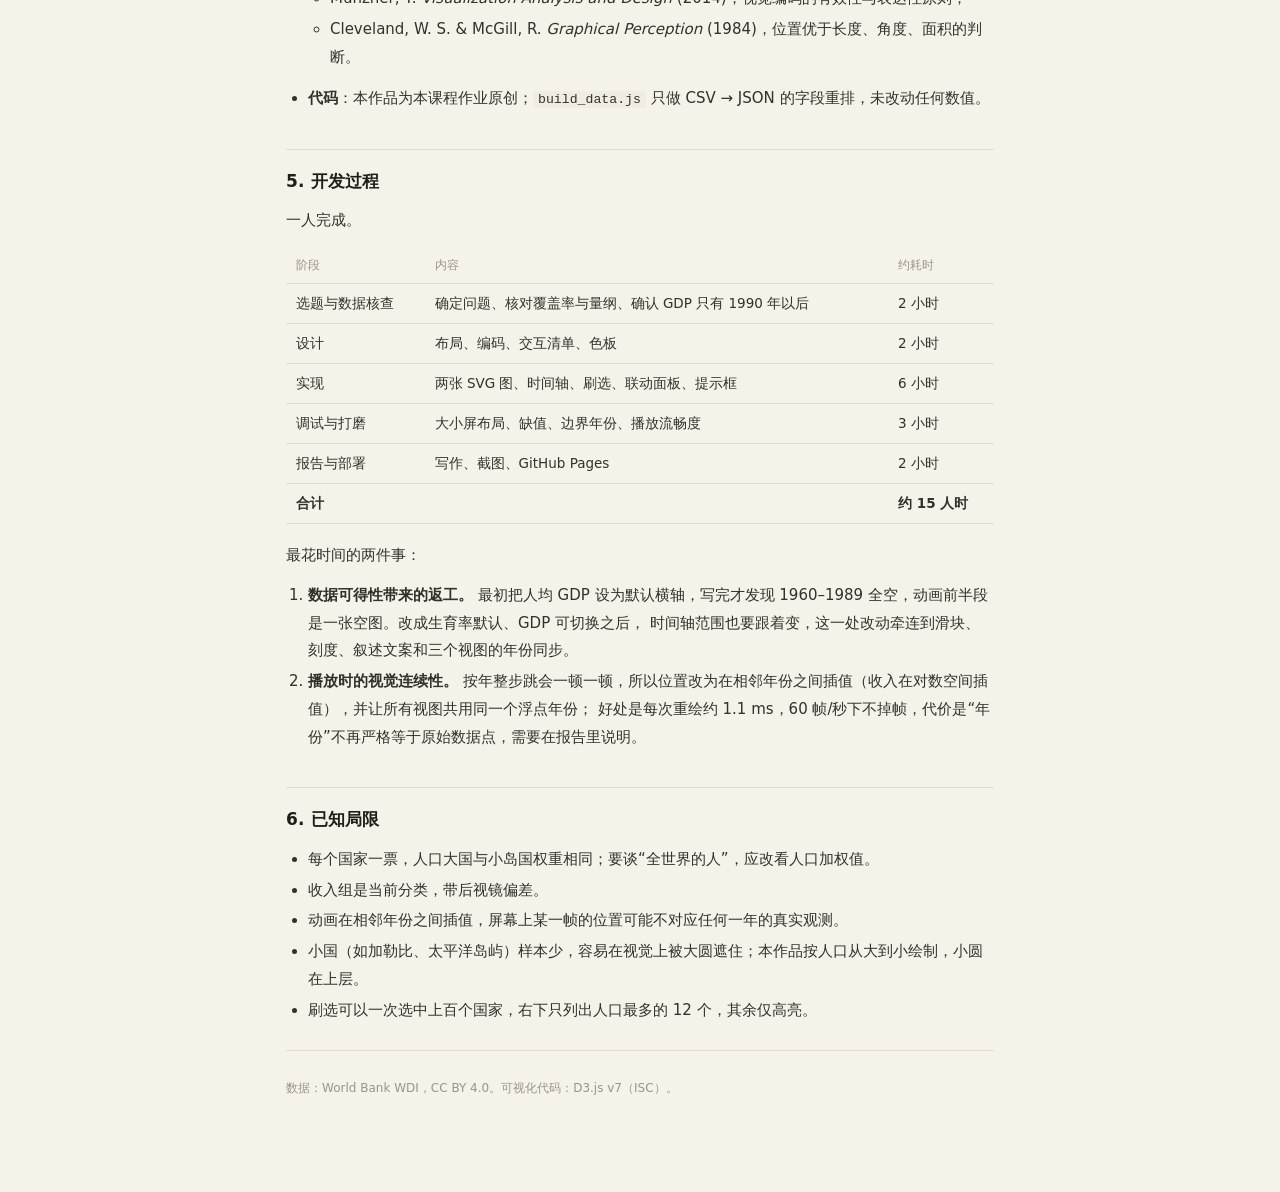
==== commit 8649af16: "feat: search countries by name (zh, en, iso code) - add a combobox above the comparison chips: match" ====
--- a/report.html
+++ b/report.html
@@ -157,6 +157,7 @@
       <tr><td>悬停提示</td><td>按需细节（details on demand），逐国读数</td></tr>
       <tr><td>拖框刷选</td><td>圈出一片区域，成批选中国家，联动右侧对比面板</td></tr>
       <tr><td>单击圆点</td><td>精确地加入 / 移出对比；与刷选互补</td></tr>
+      <tr><td>按名字搜索</td><td>散点里 200 多个国家太密，知道名字的读者可以输入中文名、英文名或三位代码直接加入对比</td></tr>
       <tr><td>点地区名</td><td>动态过滤，七个地区之间快速切换焦点</td></tr>
       <tr><td>横轴指标切换</td><td>度量切换：生育率 ↔ 人均 GDP，同一批国家两种看法</td></tr>
       <tr><td>悬停轨迹线</td><td>一个国家从有数据的第一年到当前年份的路径，回答“它是怎么走到这里的”</td></tr>
--- a/styles.css
+++ b/styles.css
@@ -345,6 +345,106 @@
   min-height: 0;
   display: flex;
   flex-direction: column;
+}
+
+.selected .panel-head {
+  display: flex;
+  flex-direction: column;
+  gap: 7px;
+}
+
+/* ---------- search by country name ---------- */
+
+.search { position: relative; }
+
+#country-search {
+  appearance: none;
+  -webkit-appearance: none;
+  width: 100%;
+  border: 1px solid var(--line);
+  background: #fbf7ee;
+  border-radius: 8px;
+  padding: 5px 10px;
+  font: inherit;
+  font-size: 12px;
+  line-height: 1.6;
+  color: var(--ink);
+  transition: border-color 0.15s ease, background 0.15s ease, box-shadow 0.15s ease;
+}
+#country-search::placeholder { color: var(--faint); }
+#country-search:hover { border-color: #cbc1af; }
+#country-search:focus {
+  outline: none;
+  background: var(--panel);
+  border-color: #b9ac95;
+  box-shadow: 0 0 0 3px rgba(28, 79, 116, 0.08);
+}
+
+.suggest {
+  position: absolute;
+  z-index: 30;
+  top: calc(100% + 4px);
+  left: 0;
+  right: 0;
+  margin: 0;
+  padding: 3px;
+  list-style: none;
+  background: var(--panel);
+  border: 1px solid var(--line);
+  border-radius: 9px;
+  box-shadow: 0 10px 26px rgba(32, 30, 27, 0.14);
+  max-height: 232px;
+  overflow-y: auto;
+  overscroll-behavior: contain;
+}
+.suggest[hidden] { display: none; }
+
+.sug {
+  display: grid;
+  grid-template-columns: auto minmax(0, 1fr);
+  column-gap: 8px;
+  padding: 5px 8px 6px;
+  border-radius: 6px;
+  cursor: pointer;
+}
+.sug[aria-selected='true'] { background: #f1ece2; }
+
+.sug-name {
+  font-size: 12.5px;
+  color: var(--ink);
+  white-space: nowrap;
+}
+.sug-en {
+  font-size: 10.5px;
+  color: var(--faint);
+  text-align: right;
+  white-space: nowrap;
+  overflow: hidden;
+  text-overflow: ellipsis;
+  align-self: center;
+}
+.sug-meta {
+  grid-column: 1 / -1;
+  font-size: 10.5px;
+  color: var(--faint);
+  font-variant-numeric: tabular-nums;
+  white-space: nowrap;
+  overflow: hidden;
+  text-overflow: ellipsis;
+}
+.sug.is-on .sug-meta { color: var(--accent); }
+.sug mark {
+  background: #efe0ba;
+  color: inherit;
+  border-radius: 2px;
+  padding: 0 1px;
+}
+
+.sug-empty {
+  padding: 8px;
+  font-size: 11.5px;
+  color: var(--faint);
+  line-height: 1.45;
 }
 
 .chips {
@@ -550,6 +650,13 @@
   footer { flex-direction: column; gap: 4px; }
 }
 
+/* 手机上输入框小于 16px 会触发 iOS 自动放大页面 */
+@media (pointer: coarse) {
+  #country-search { font-size: 16px; padding: 7px 11px; }
+  .sug-name { font-size: 15px; }
+  .sug-en, .sug-meta { font-size: 12px; }
+}
+
 @media (max-height: 780px) and (min-width: 1121px) {
   .wrap { padding-top: 14px; gap: 10px; }
   h1 { font-size: 26px; }
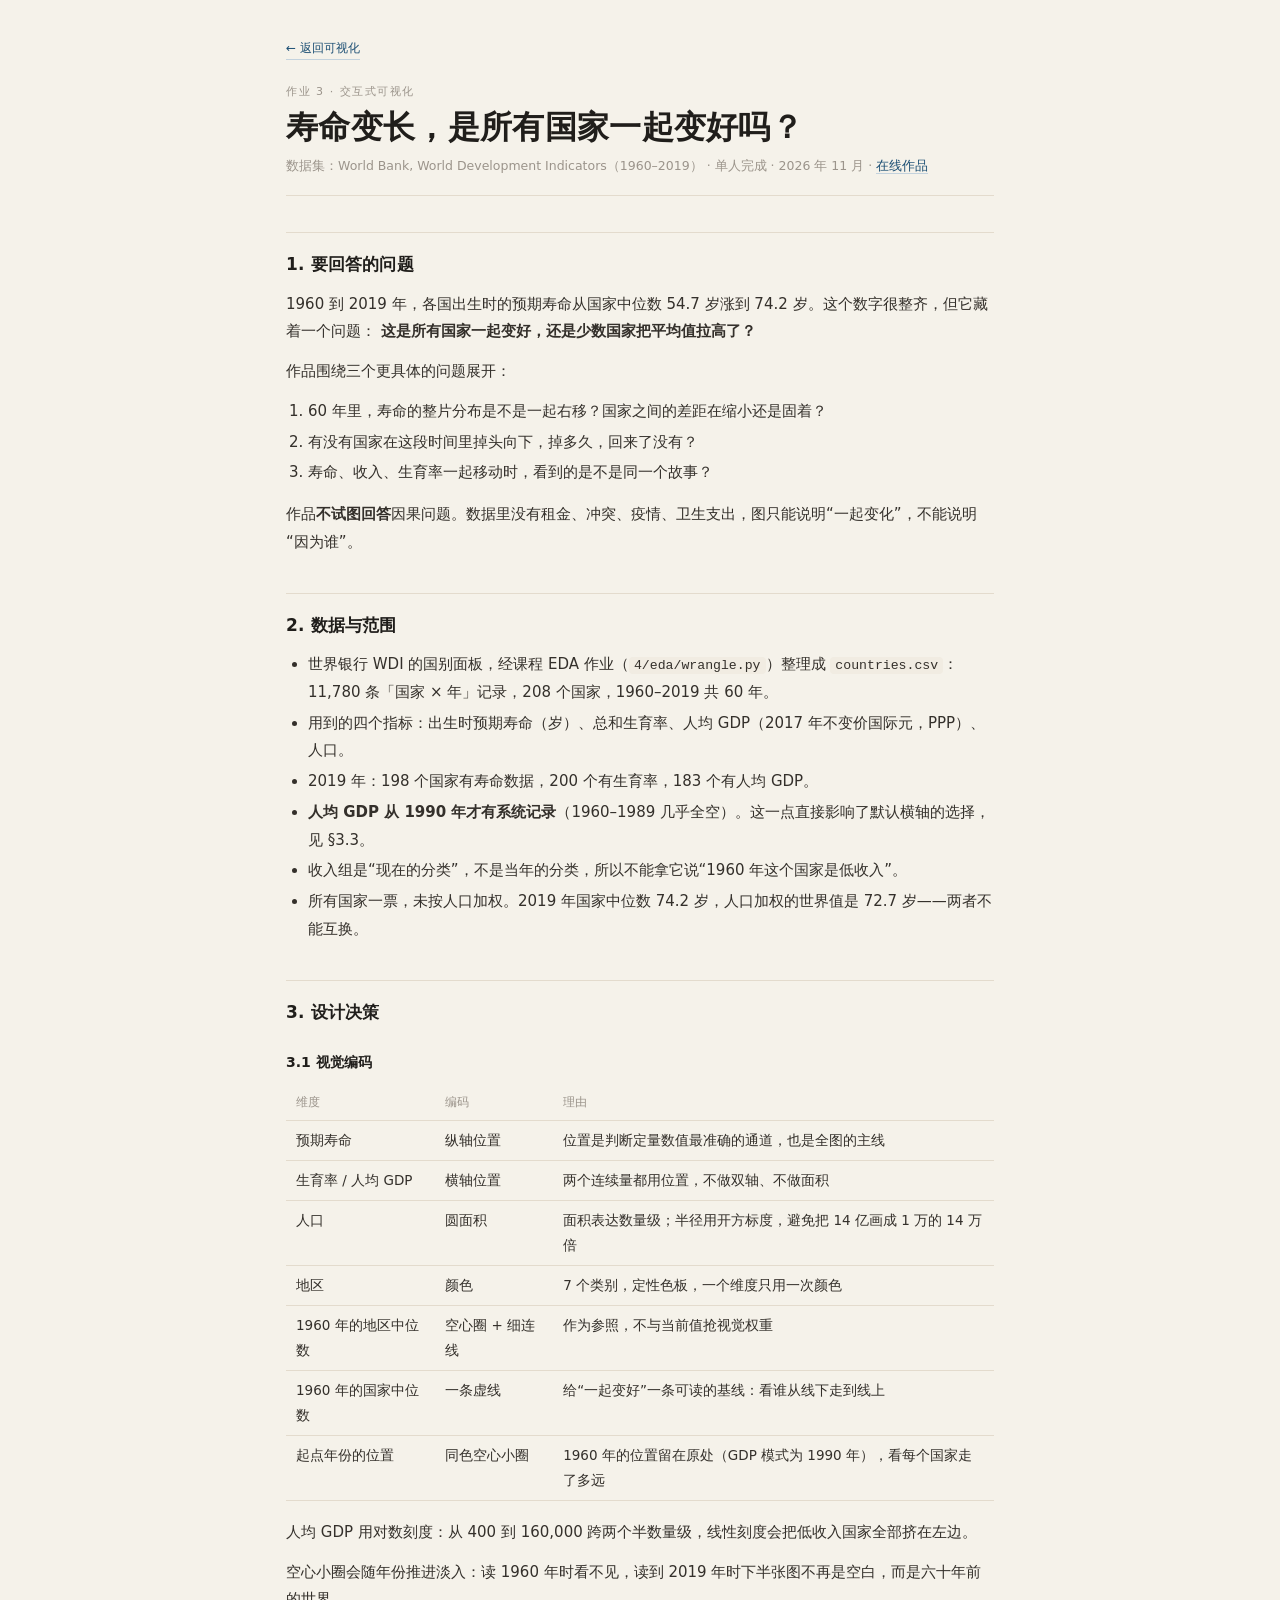
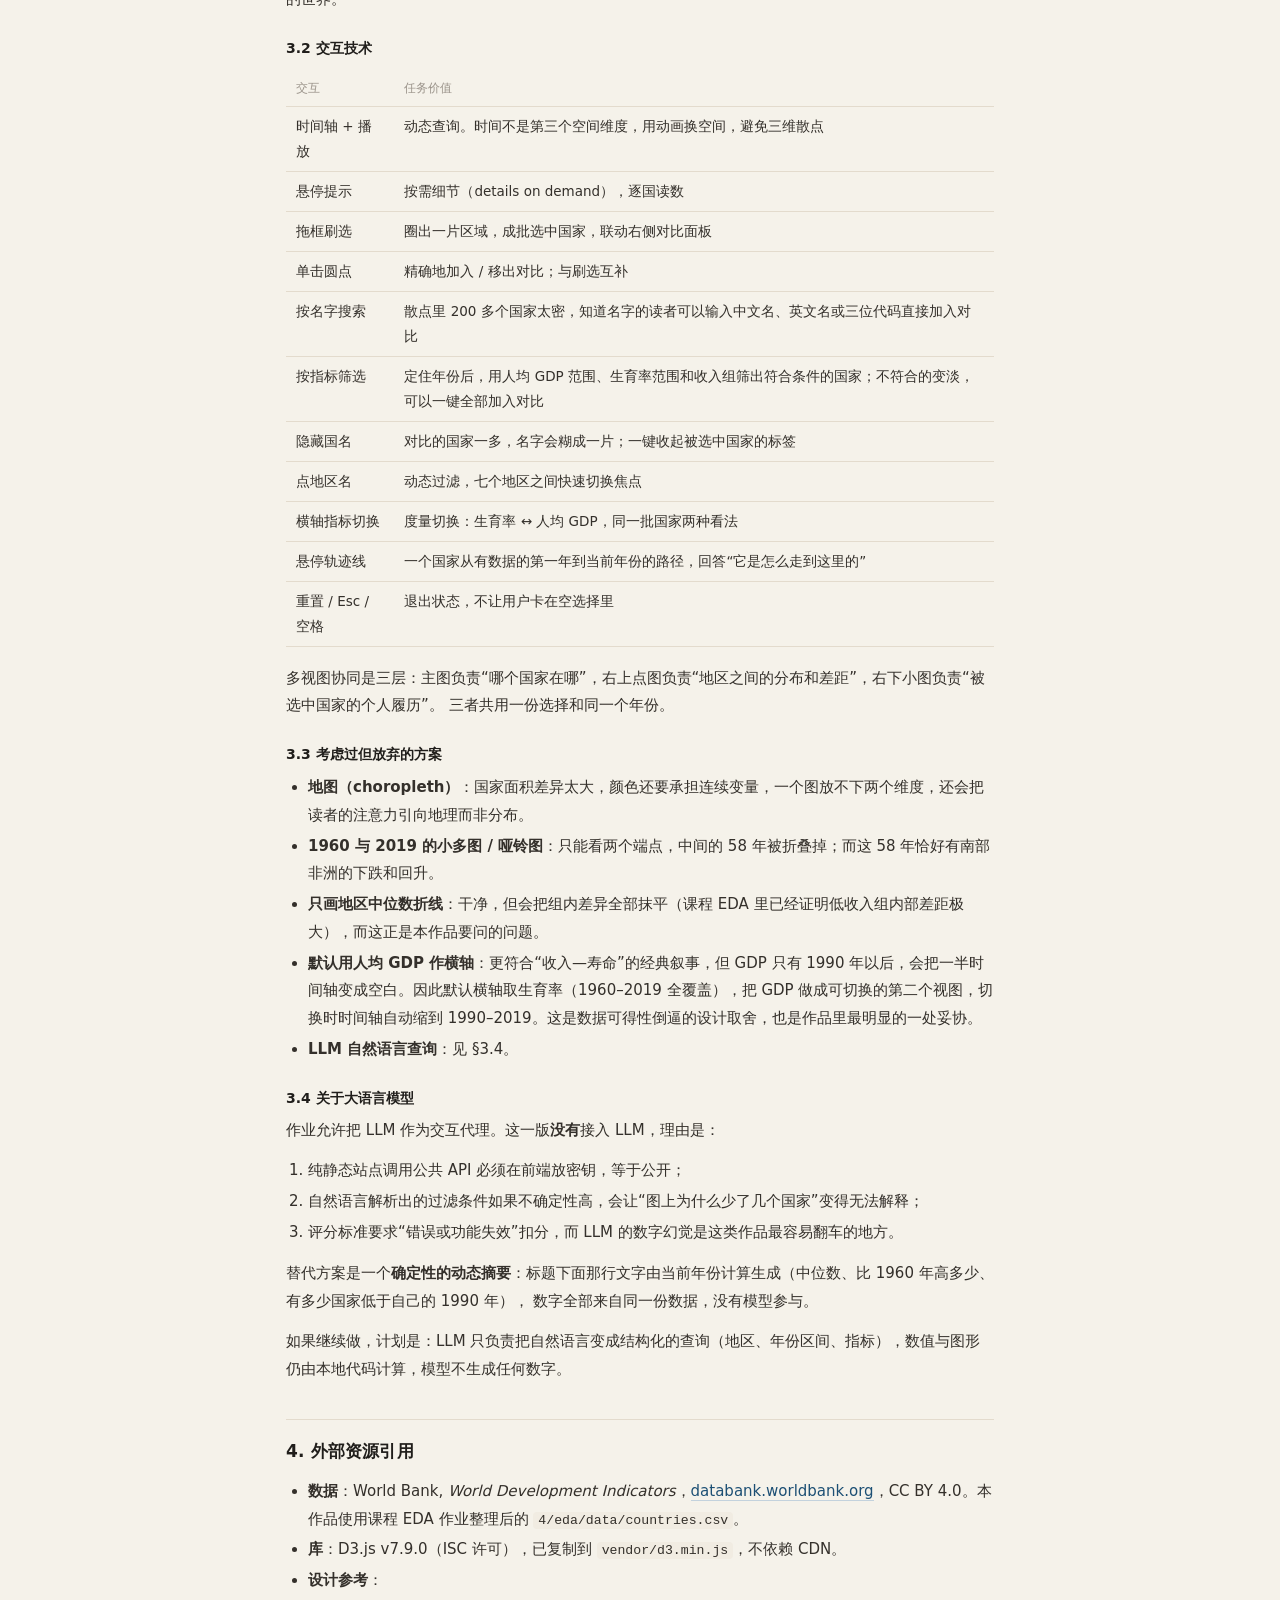
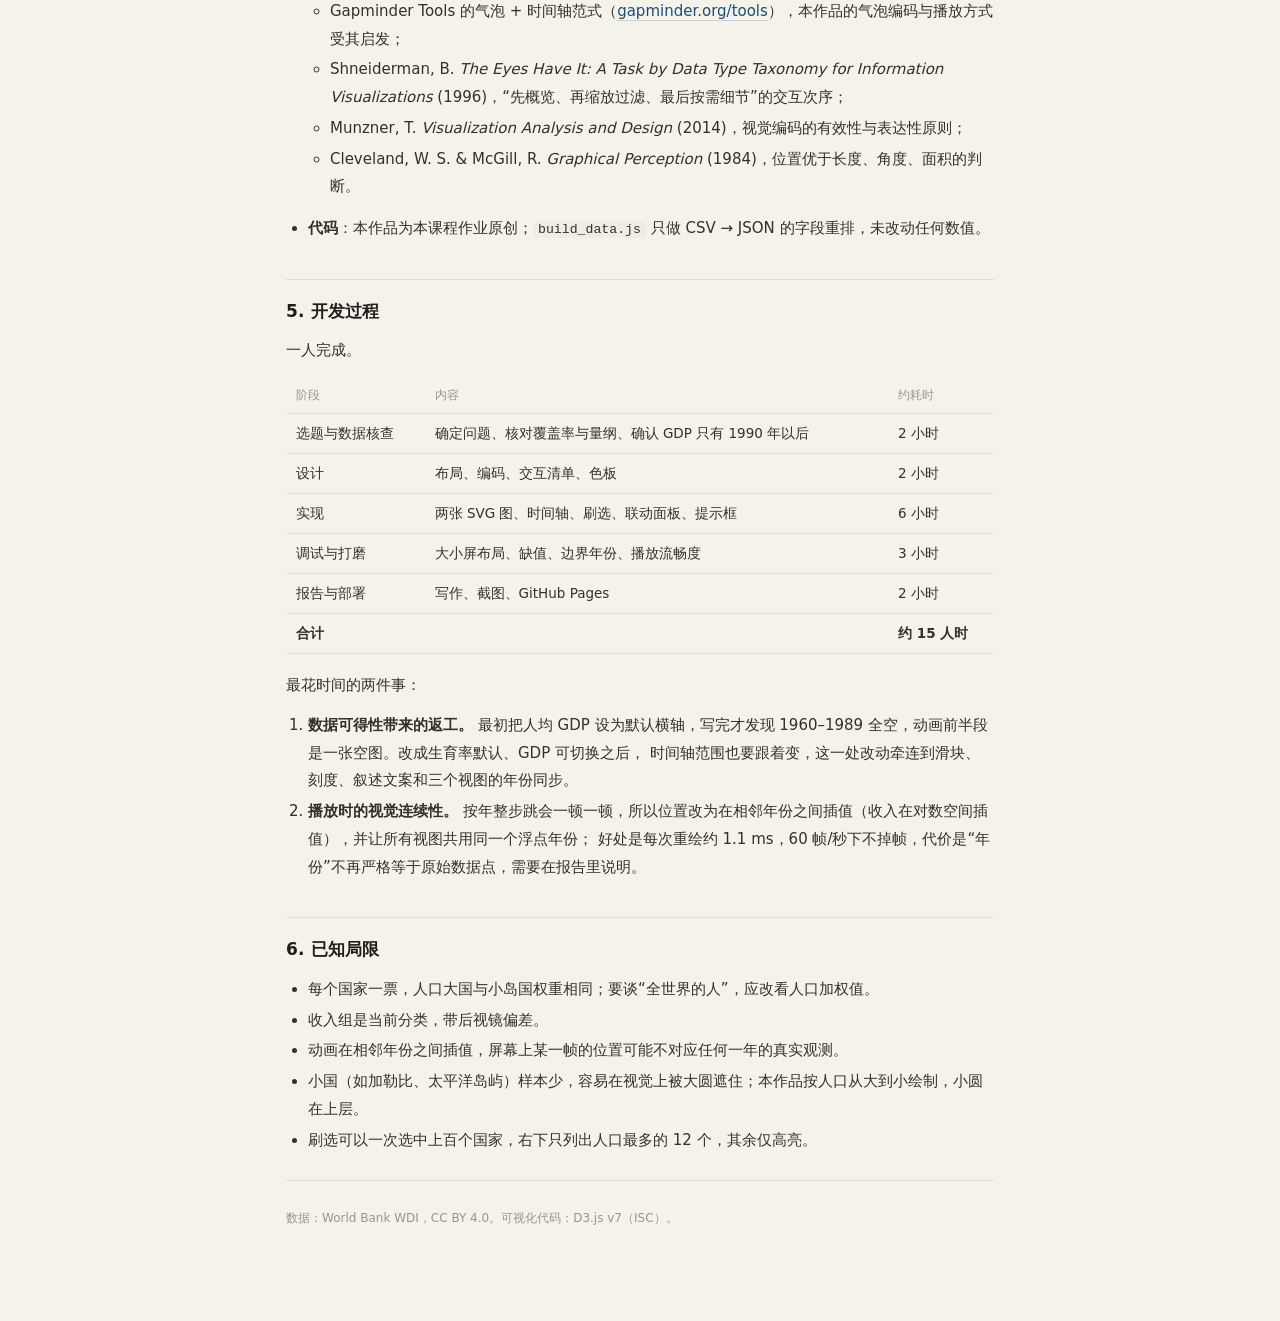
==== commit 4a7c4bdd: "feat: label toggle and GDP/fertility/income filtering - add a 隐藏国名 / 显示国名 switch in the chart header" ====
--- a/report.html
+++ b/report.html
@@ -158,6 +158,8 @@
       <tr><td>拖框刷选</td><td>圈出一片区域，成批选中国家，联动右侧对比面板</td></tr>
       <tr><td>单击圆点</td><td>精确地加入 / 移出对比；与刷选互补</td></tr>
       <tr><td>按名字搜索</td><td>散点里 200 多个国家太密，知道名字的读者可以输入中文名、英文名或三位代码直接加入对比</td></tr>
+      <tr><td>按指标筛选</td><td>定住年份后，用人均 GDP 范围、生育率范围和收入组筛出符合条件的国家；不符合的变淡，可以一键全部加入对比</td></tr>
+      <tr><td>隐藏国名</td><td>对比的国家一多，名字会糊成一片；一键收起被选中国家的标签</td></tr>
       <tr><td>点地区名</td><td>动态过滤，七个地区之间快速切换焦点</td></tr>
       <tr><td>横轴指标切换</td><td>度量切换：生育率 ↔ 人均 GDP，同一批国家两种看法</td></tr>
       <tr><td>悬停轨迹线</td><td>一个国家从有数据的第一年到当前年份的路径，回答“它是怎么走到这里的”</td></tr>
--- a/styles.css
+++ b/styles.css
@@ -134,7 +134,14 @@
   align-items: flex-start;
   justify-content: space-between;
   gap: 16px;
+  flex-wrap: wrap;
   flex: none;
+  position: relative;
+}
+
+.chart-head-main {
+  flex: 1 1 240px;
+  min-width: 0;
 }
 
 h2 {
@@ -195,6 +202,217 @@
 .play:focus-visible {
   outline: 2px solid var(--accent);
   outline-offset: 2px;
+}
+
+/* ---------- chart tools: labels toggle + filter popover ---------- */
+
+.chart-tools {
+  flex: 0 0 auto;
+  display: flex;
+  align-items: center;
+  flex-wrap: wrap;
+  justify-content: flex-end;
+  gap: 6px;
+}
+
+.tool-btn {
+  appearance: none;
+  display: inline-flex;
+  align-items: center;
+  gap: 2px;
+  border: 1px solid var(--line);
+  background: transparent;
+  color: var(--muted);
+  font: inherit;
+  font-size: 12px;
+  line-height: 1.5;
+  padding: 4px 10px;
+  border-radius: 999px;
+  cursor: pointer;
+  white-space: nowrap;
+  transition: border-color 0.15s ease, color 0.15s ease, background 0.15s ease;
+}
+.tool-btn:hover { border-color: #cbc1af; color: var(--ink); }
+.tool-btn.on { background: var(--ink); border-color: var(--ink); color: #fbf7ee; }
+.tool-btn.off { border-style: dashed; color: var(--faint); }
+.tool-btn:focus-visible { outline: 2px solid var(--accent); outline-offset: 2px; }
+
+.tool-badge {
+  display: inline-grid;
+  place-items: center;
+  min-width: 15px;
+  height: 15px;
+  padding: 0 4px;
+  margin-left: 5px;
+  border-radius: 8px;
+  background: var(--accent);
+  color: #fff;
+  font-size: 10px;
+  font-variant-numeric: tabular-nums;
+}
+.tool-badge[hidden] { display: none; }
+
+.filter-panel {
+  position: fixed;
+  z-index: 60;
+  top: 0;
+  left: 0;
+  width: min(332px, calc(100vw - 32px));
+  max-height: calc(100vh - 20px);
+  overflow-y: auto;
+  overscroll-behavior: contain;
+  padding: 10px 12px 11px;
+  background: var(--panel);
+  border: 1px solid var(--line);
+  border-radius: 11px;
+  box-shadow: 0 14px 34px rgba(32, 30, 27, 0.16);
+}
+.filter-panel[hidden] { display: none; }
+
+.flt-head {
+  display: flex;
+  align-items: baseline;
+  justify-content: space-between;
+  gap: 10px;
+}
+.flt-head h3 {
+  margin: 0;
+  font-size: 12.5px;
+  font-weight: 600;
+  letter-spacing: 0.02em;
+}
+.flt-clear {
+  appearance: none;
+  border: 0;
+  background: transparent;
+  padding: 0;
+  color: var(--faint);
+  font: inherit;
+  font-size: 11px;
+  cursor: pointer;
+  border-bottom: 1px solid #d8cfbf;
+}
+.flt-clear:hover { color: var(--ink); }
+
+.flt-note {
+  margin: 4px 0 2px;
+  font-size: 10.5px;
+  color: var(--faint);
+  line-height: 1.5;
+}
+.flt-note b { color: var(--muted); font-weight: 600; font-variant-numeric: tabular-nums; }
+
+.flt-block { margin-top: 9px; }
+
+.flt-row {
+  display: flex;
+  align-items: baseline;
+  justify-content: space-between;
+  gap: 8px;
+  font-size: 11.5px;
+  color: var(--muted);
+}
+.flt-row b {
+  color: var(--ink);
+  font-weight: 600;
+  font-size: 11px;
+  font-variant-numeric: tabular-nums;
+}
+
+.flt-block svg { display: block; margin-top: 1px; }
+
+.filter-panel .flt-ticks .tick text {
+  fill: var(--faint);
+  font-size: 9.5px;
+  font-variant-numeric: tabular-nums;
+}
+.filter-panel .flt-ticks .domain { display: none; }
+.filter-panel .flt-ticks .tick line { stroke: #d5ccbc; }
+
+.filter-panel .flt-brush .selection {
+  fill: #1c4f74;
+  fill-opacity: 0.1;
+  stroke: #1c4f74;
+  stroke-opacity: 0.45;
+  shape-rendering: crispEdges;
+}
+.filter-panel .flt-brush .handle {
+  fill: #1c4f74;
+  fill-opacity: 0.3;
+}
+.filter-panel .flt-brush .overlay { cursor: crosshair; }
+
+.flt-income {
+  display: flex;
+  flex-wrap: wrap;
+  gap: 4px;
+  margin-top: 2px;
+}
+
+.pill { position: relative; display: inline-block; }
+.pill input {
+  position: absolute;
+  width: 1px;
+  height: 1px;
+  opacity: 0;
+  margin: 0;
+  pointer-events: none;
+}
+.pill span {
+  display: block;
+  border: 1px solid var(--line);
+  border-radius: 999px;
+  padding: 3px 9px;
+  font-size: 11px;
+  color: var(--muted);
+  cursor: pointer;
+  transition: background 0.15s ease, border-color 0.15s ease, color 0.15s ease;
+}
+.pill span:hover { border-color: #cbc1af; color: var(--ink); }
+.pill.on span { background: var(--ink); border-color: var(--ink); color: #fbf7ee; }
+.pill input:focus-visible + span { outline: 2px solid var(--accent); outline-offset: 1px; }
+
+.flt-warn {
+  margin: 8px 0 0;
+  font-size: 10.5px;
+  line-height: 1.5;
+  color: #a4682f;
+}
+.flt-warn[hidden] { display: none; }
+
+.flt-foot {
+  display: flex;
+  align-items: center;
+  justify-content: space-between;
+  gap: 8px;
+  margin-top: 10px;
+  padding-top: 8px;
+  border-top: 1px solid var(--line);
+}
+
+.flt-count {
+  font-size: 11px;
+  color: var(--muted);
+  font-variant-numeric: tabular-nums;
+}
+
+.flt-add {
+  appearance: none;
+  border: 1px solid var(--ink);
+  background: var(--ink);
+  color: #fbf7ee;
+  font: inherit;
+  font-size: 11.5px;
+  padding: 4px 11px;
+  border-radius: 999px;
+  cursor: pointer;
+}
+.flt-add:hover { background: #35322c; }
+.flt-add:disabled {
+  background: transparent;
+  border-color: var(--line);
+  color: var(--faint);
+  cursor: default;
 }
 
 /* ---------- controls ---------- */
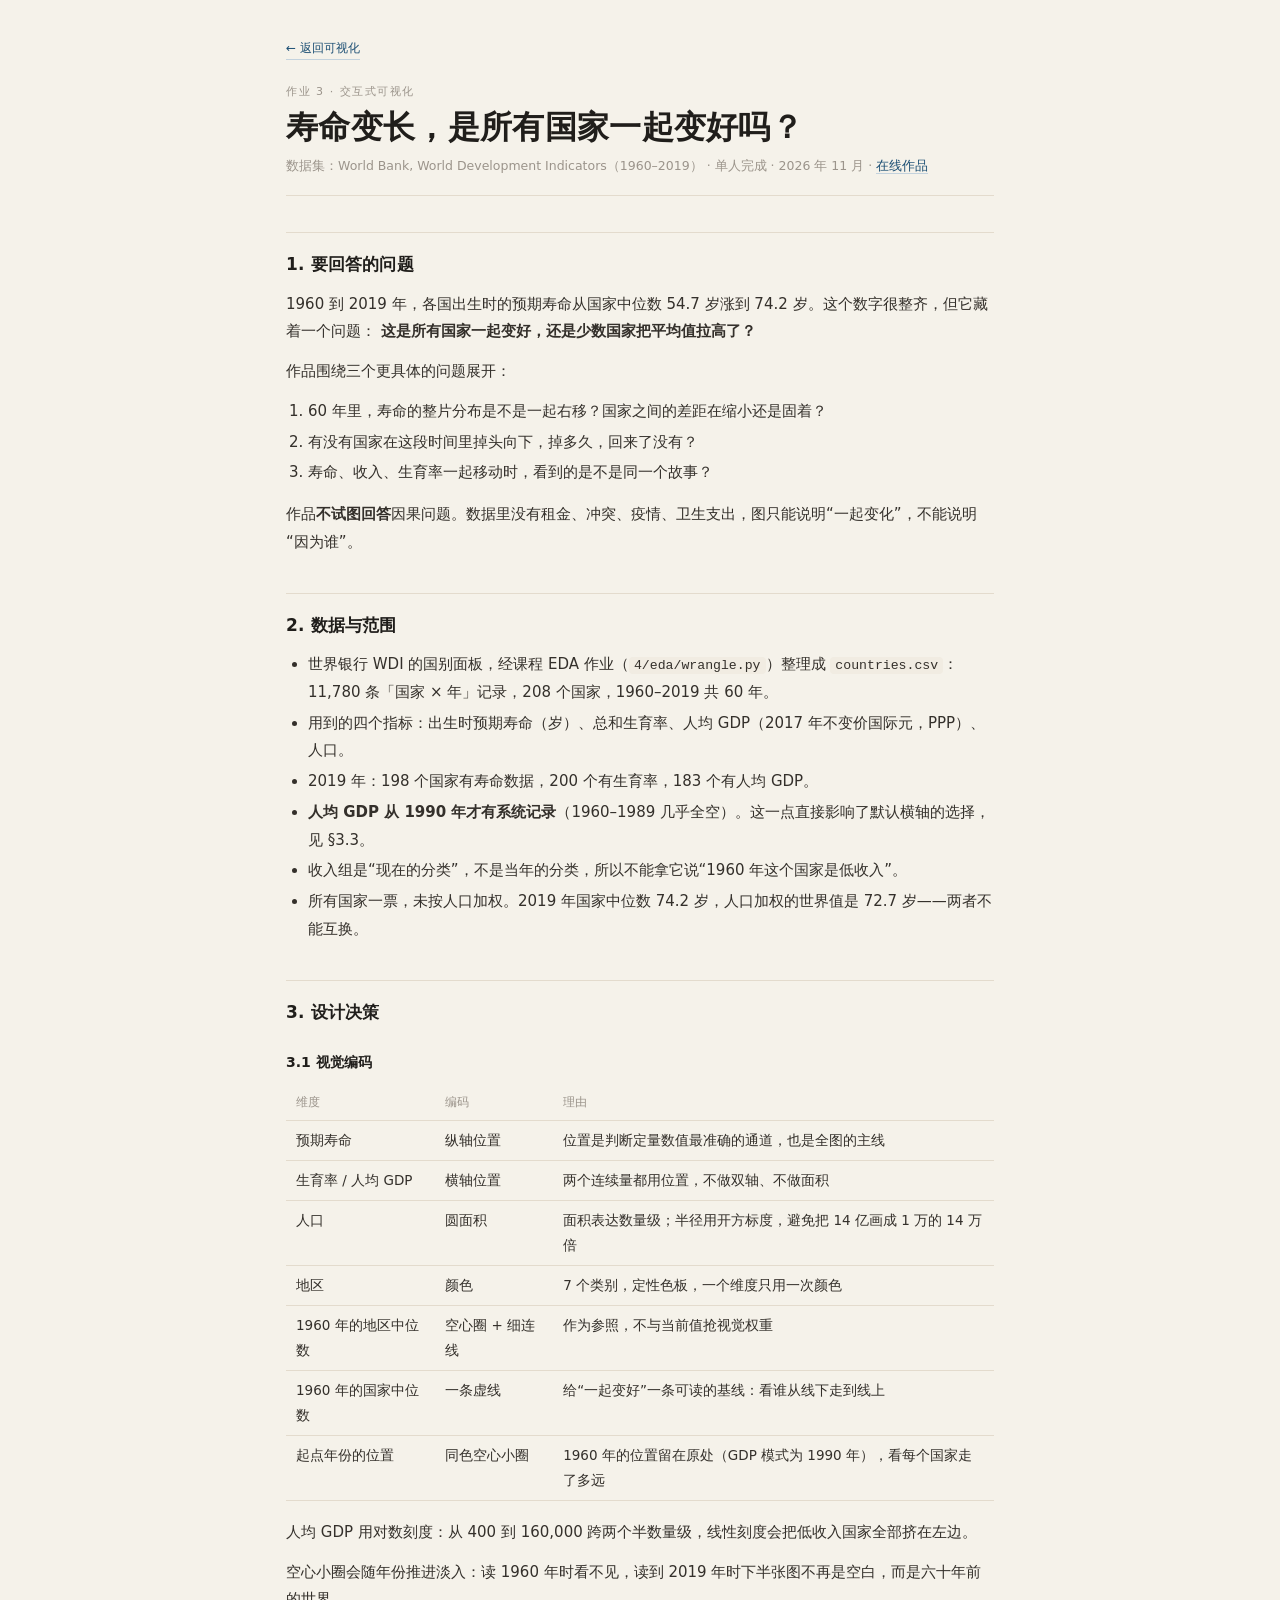
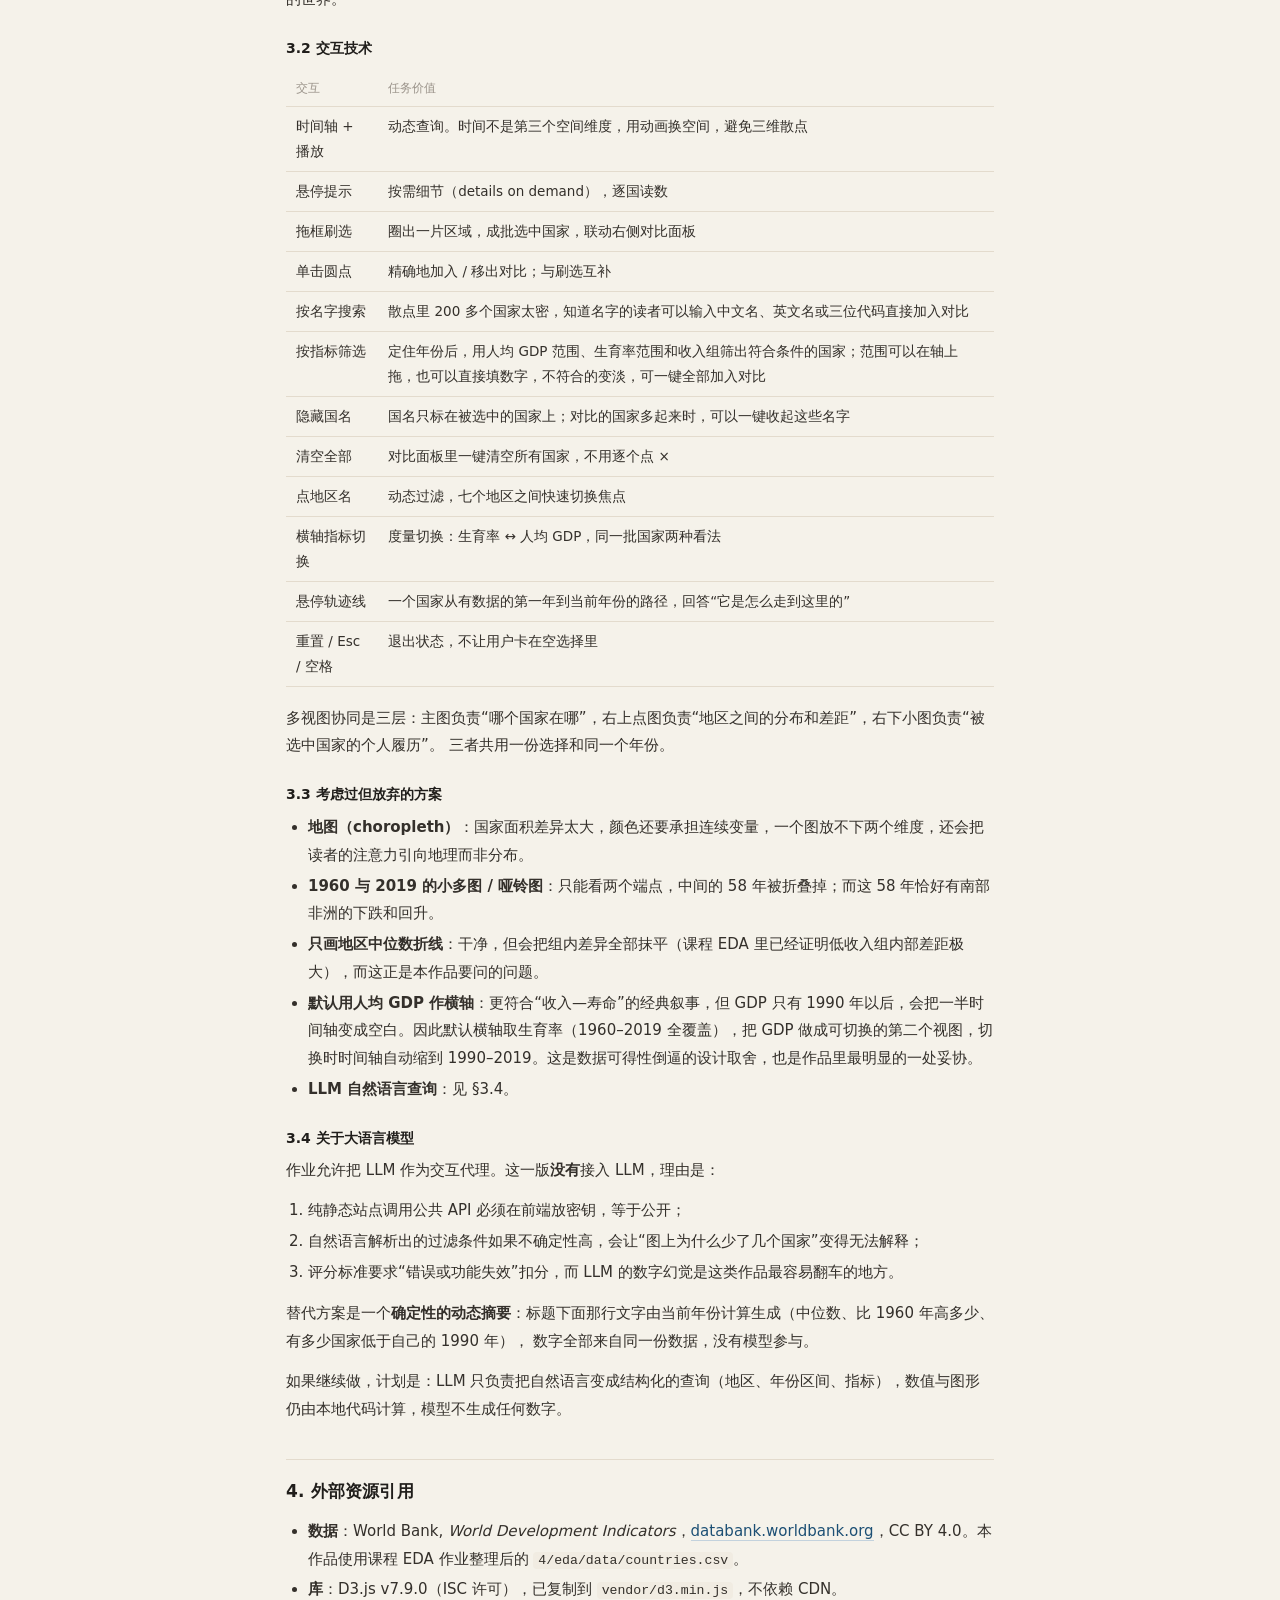
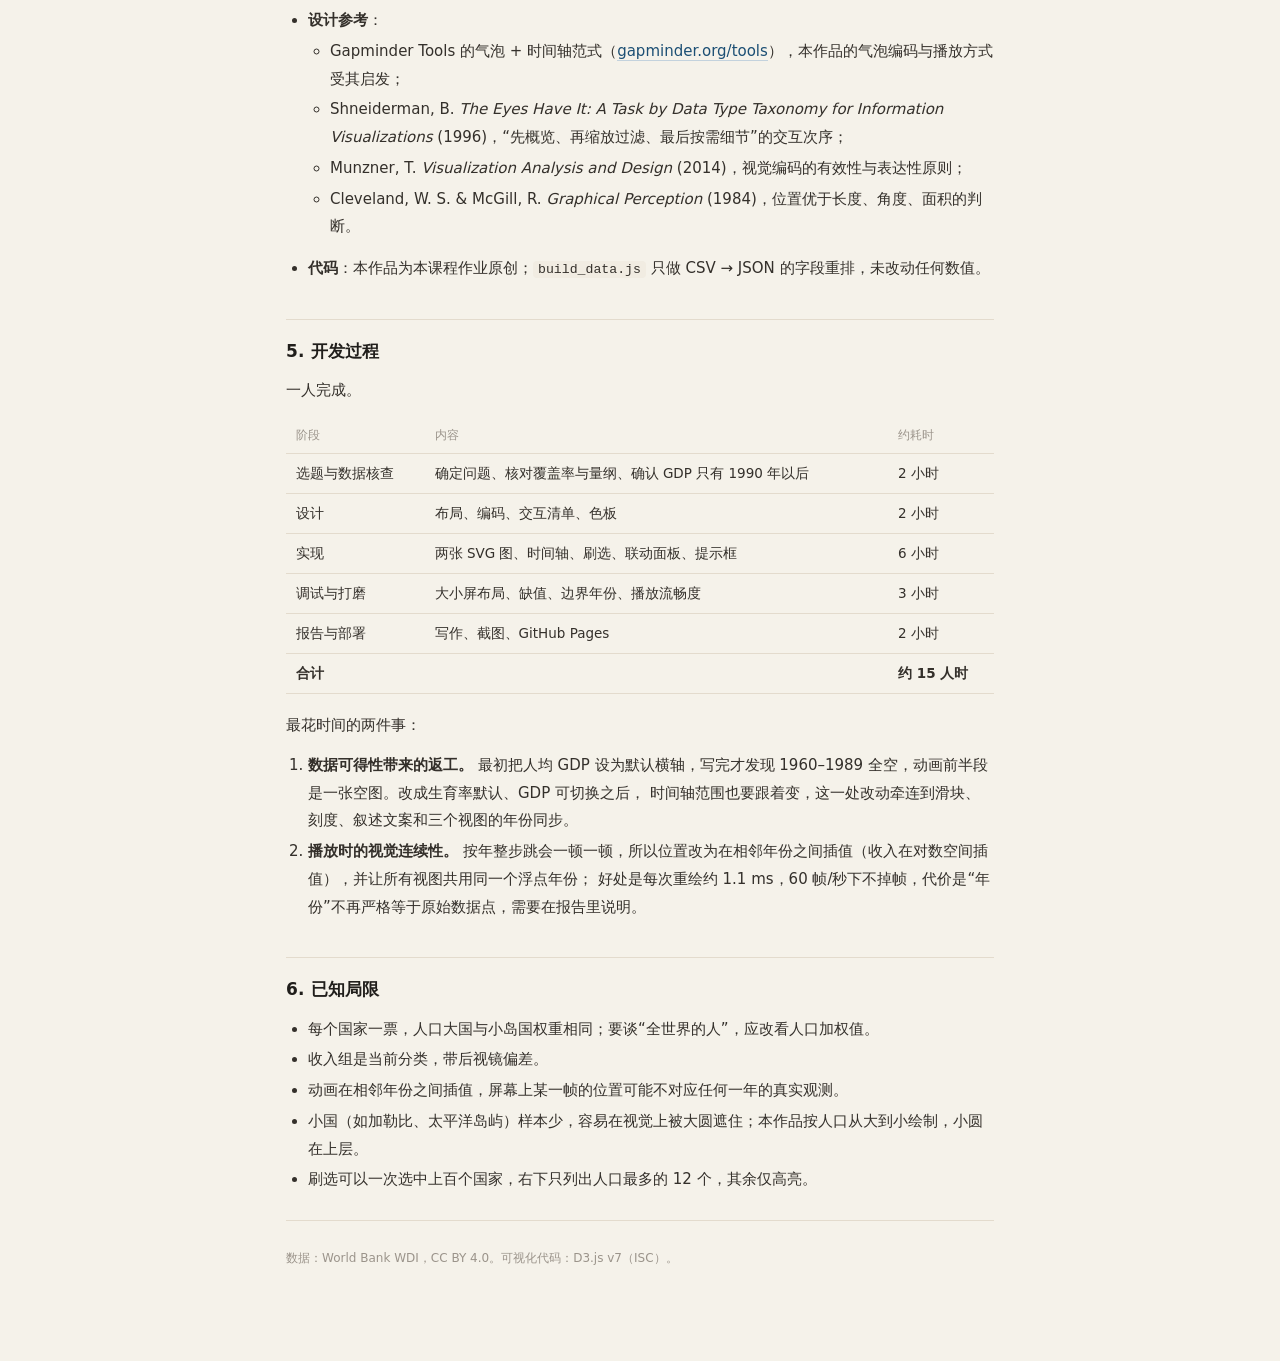
==== commit e4277ce3: "feat: typeable filter ranges, quieter labels, clear-all button - replace the read-only range caption" ====
--- a/report.html
+++ b/report.html
@@ -158,8 +158,9 @@
       <tr><td>拖框刷选</td><td>圈出一片区域，成批选中国家，联动右侧对比面板</td></tr>
       <tr><td>单击圆点</td><td>精确地加入 / 移出对比；与刷选互补</td></tr>
       <tr><td>按名字搜索</td><td>散点里 200 多个国家太密，知道名字的读者可以输入中文名、英文名或三位代码直接加入对比</td></tr>
-      <tr><td>按指标筛选</td><td>定住年份后，用人均 GDP 范围、生育率范围和收入组筛出符合条件的国家；不符合的变淡，可以一键全部加入对比</td></tr>
-      <tr><td>隐藏国名</td><td>对比的国家一多，名字会糊成一片；一键收起被选中国家的标签</td></tr>
+      <tr><td>按指标筛选</td><td>定住年份后，用人均 GDP 范围、生育率范围和收入组筛出符合条件的国家；范围可以在轴上拖，也可以直接填数字，不符合的变淡，可一键全部加入对比</td></tr>
+      <tr><td>隐藏国名</td><td>国名只标在被选中的国家上；对比的国家多起来时，可以一键收起这些名字</td></tr>
+      <tr><td>清空全部</td><td>对比面板里一键清空所有国家，不用逐个点 ×</td></tr>
       <tr><td>点地区名</td><td>动态过滤，七个地区之间快速切换焦点</td></tr>
       <tr><td>横轴指标切换</td><td>度量切换：生育率 ↔ 人均 GDP，同一批国家两种看法</td></tr>
       <tr><td>悬停轨迹线</td><td>一个国家从有数据的第一年到当前年份的路径，回答“它是怎么走到这里的”</td></tr>
--- a/styles.css
+++ b/styles.css
@@ -319,6 +319,42 @@
   font-variant-numeric: tabular-nums;
 }
 
+/* 范围可以直接手填：两个数字框 + 一个短横 */
+.flt-inputs {
+  display: inline-flex;
+  align-items: center;
+  gap: 3px;
+}
+.flt-num {
+  appearance: none;
+  -moz-appearance: textfield;
+  width: 74px;
+  border: 1px solid var(--line);
+  background: #fbf7ee;
+  border-radius: 6px;
+  padding: 2px 6px;
+  font: inherit;
+  font-size: 11px;
+  text-align: right;
+  color: var(--ink);
+  font-variant-numeric: tabular-nums;
+  transition: border-color 0.15s ease, background 0.15s ease, box-shadow 0.15s ease;
+}
+.flt-num::-webkit-outer-spin-button,
+.flt-num::-webkit-inner-spin-button {
+  -webkit-appearance: none;
+  margin: 0;
+}
+.flt-num::placeholder { color: #b6ad9f; }
+.flt-num:hover { border-color: #cbc1af; }
+.flt-num:focus {
+  outline: none;
+  background: var(--panel);
+  border-color: #b9ac95;
+  box-shadow: 0 0 0 2px rgba(28, 79, 116, 0.08);
+}
+.flt-dash { color: var(--faint); font-size: 10px; }
+
 .flt-block svg { display: block; margin-top: 1px; }
 
 .filter-panel .flt-ticks .tick text {
@@ -570,6 +606,29 @@
   flex-direction: column;
   gap: 7px;
 }
+
+.sel-head {
+  display: flex;
+  align-items: baseline;
+  justify-content: space-between;
+  gap: 8px;
+}
+
+.sel-clear {
+  appearance: none;
+  border: 0;
+  background: transparent;
+  padding: 0;
+  color: var(--faint);
+  font: inherit;
+  font-size: 11px;
+  cursor: pointer;
+  white-space: nowrap;
+  border-bottom: 1px solid #d8cfbf;
+}
+.sel-clear:hover { color: #b4482f; border-color: #dcae9f; }
+.sel-clear:focus-visible { outline: 2px solid var(--accent); outline-offset: 2px; }
+.sel-clear[hidden] { display: none; }
 
 /* ---------- search by country name ---------- */
 
@@ -871,6 +930,7 @@
 /* 手机上输入框小于 16px 会触发 iOS 自动放大页面 */
 @media (pointer: coarse) {
   #country-search { font-size: 16px; padding: 7px 11px; }
+  .flt-num { font-size: 16px; width: 82px; padding: 4px 7px; }
   .sug-name { font-size: 15px; }
   .sug-en, .sug-meta { font-size: 12px; }
 }
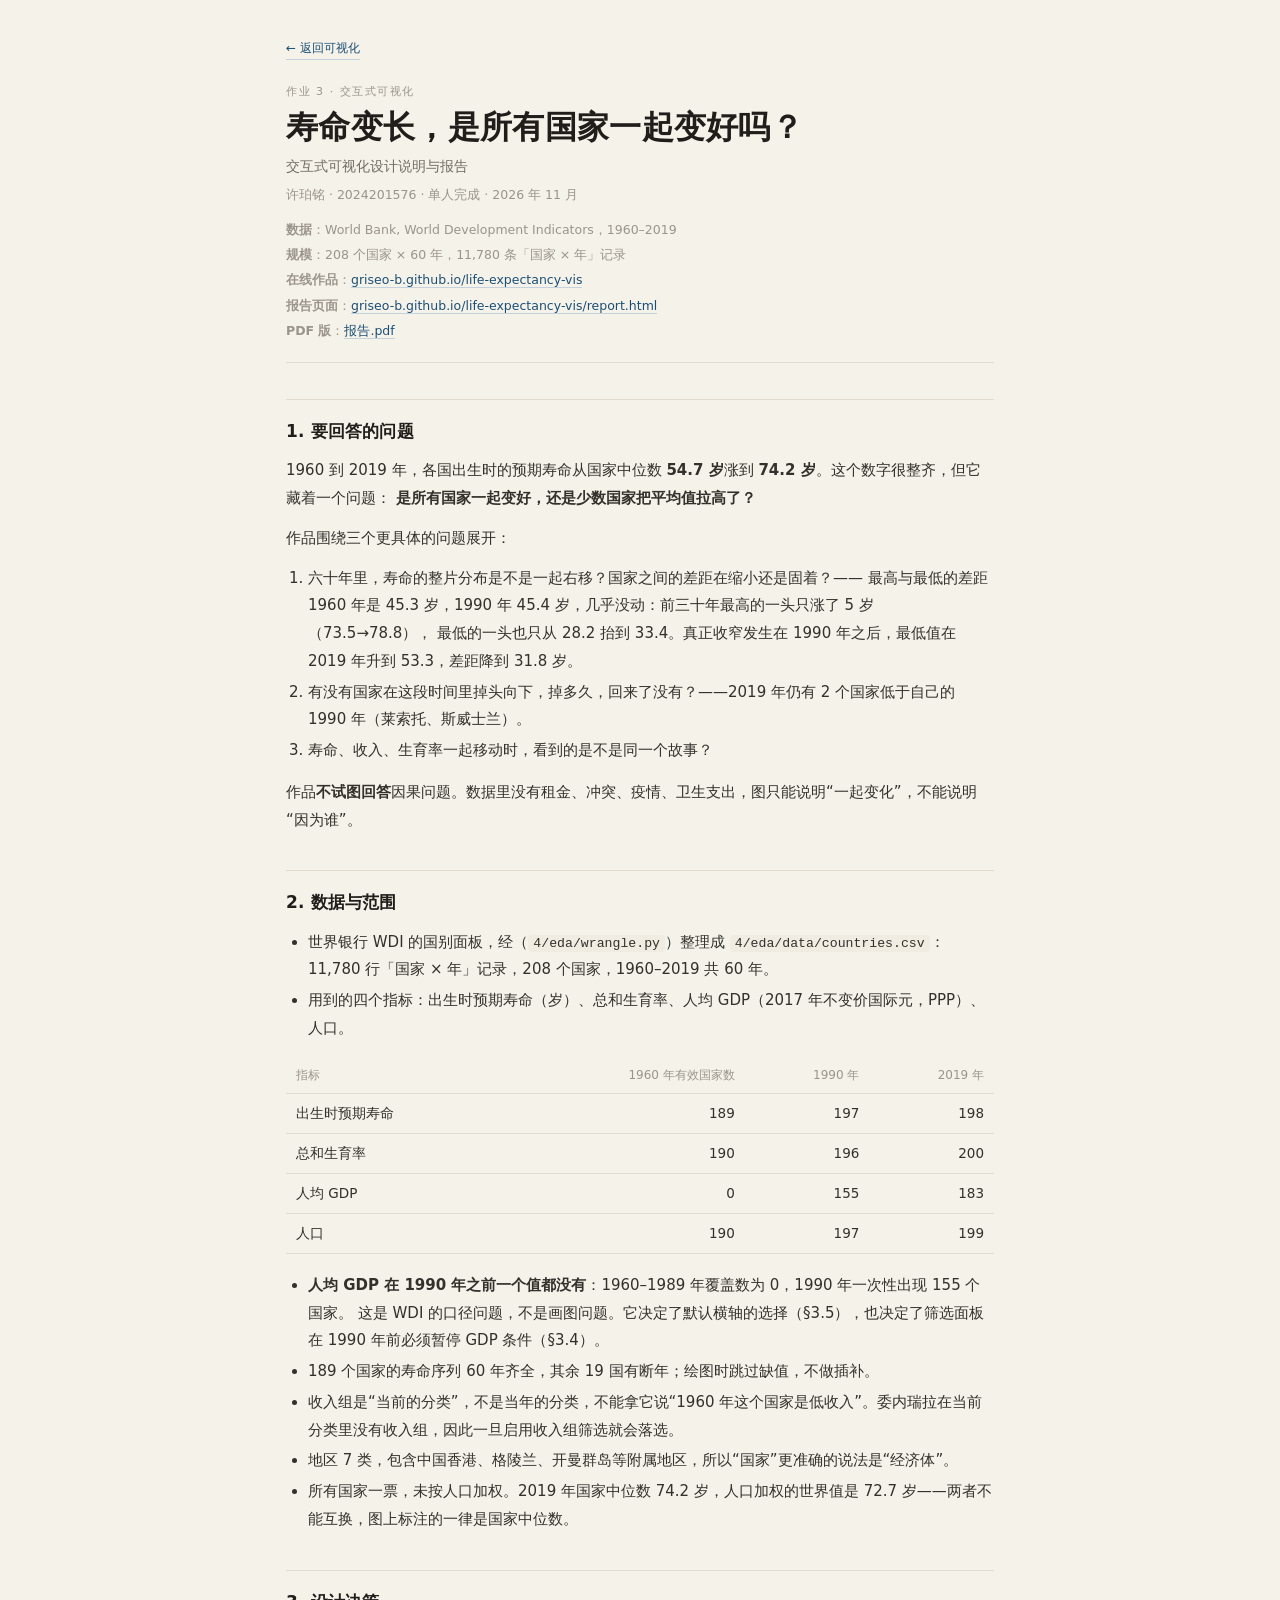
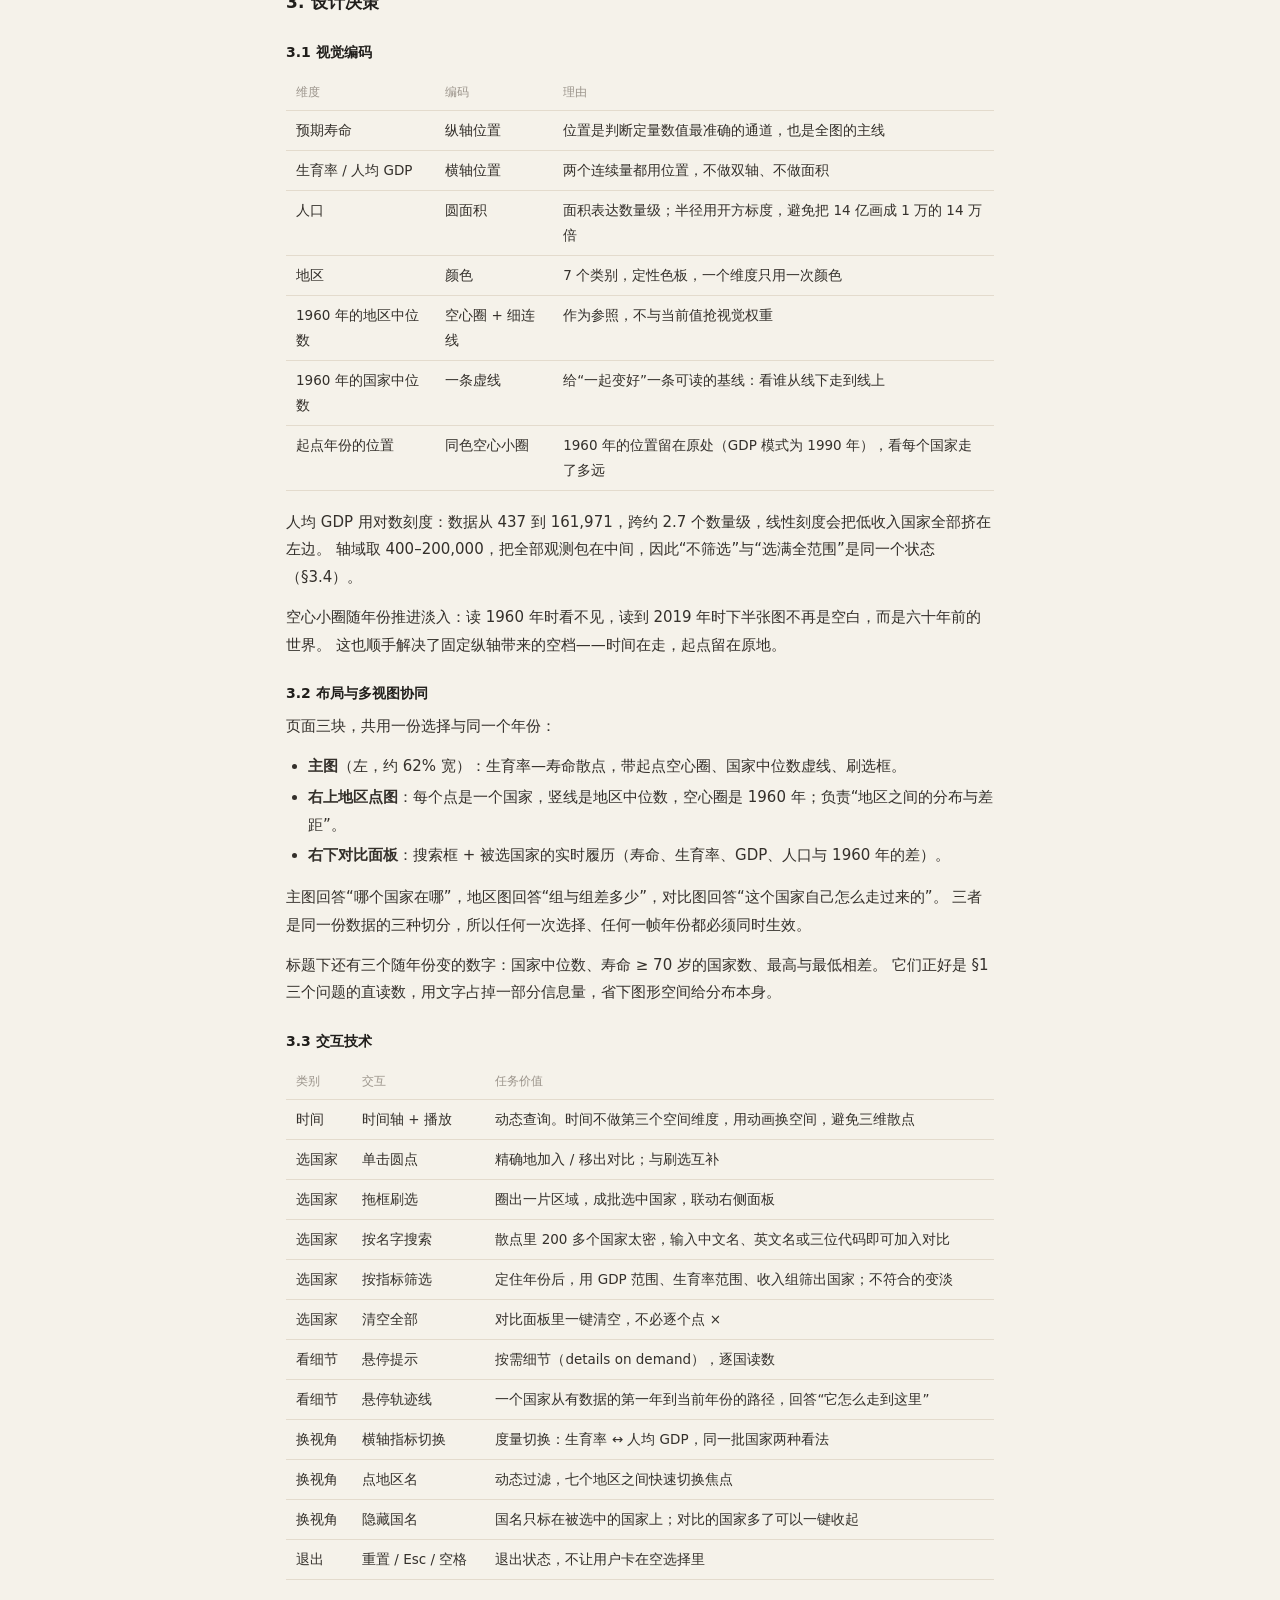
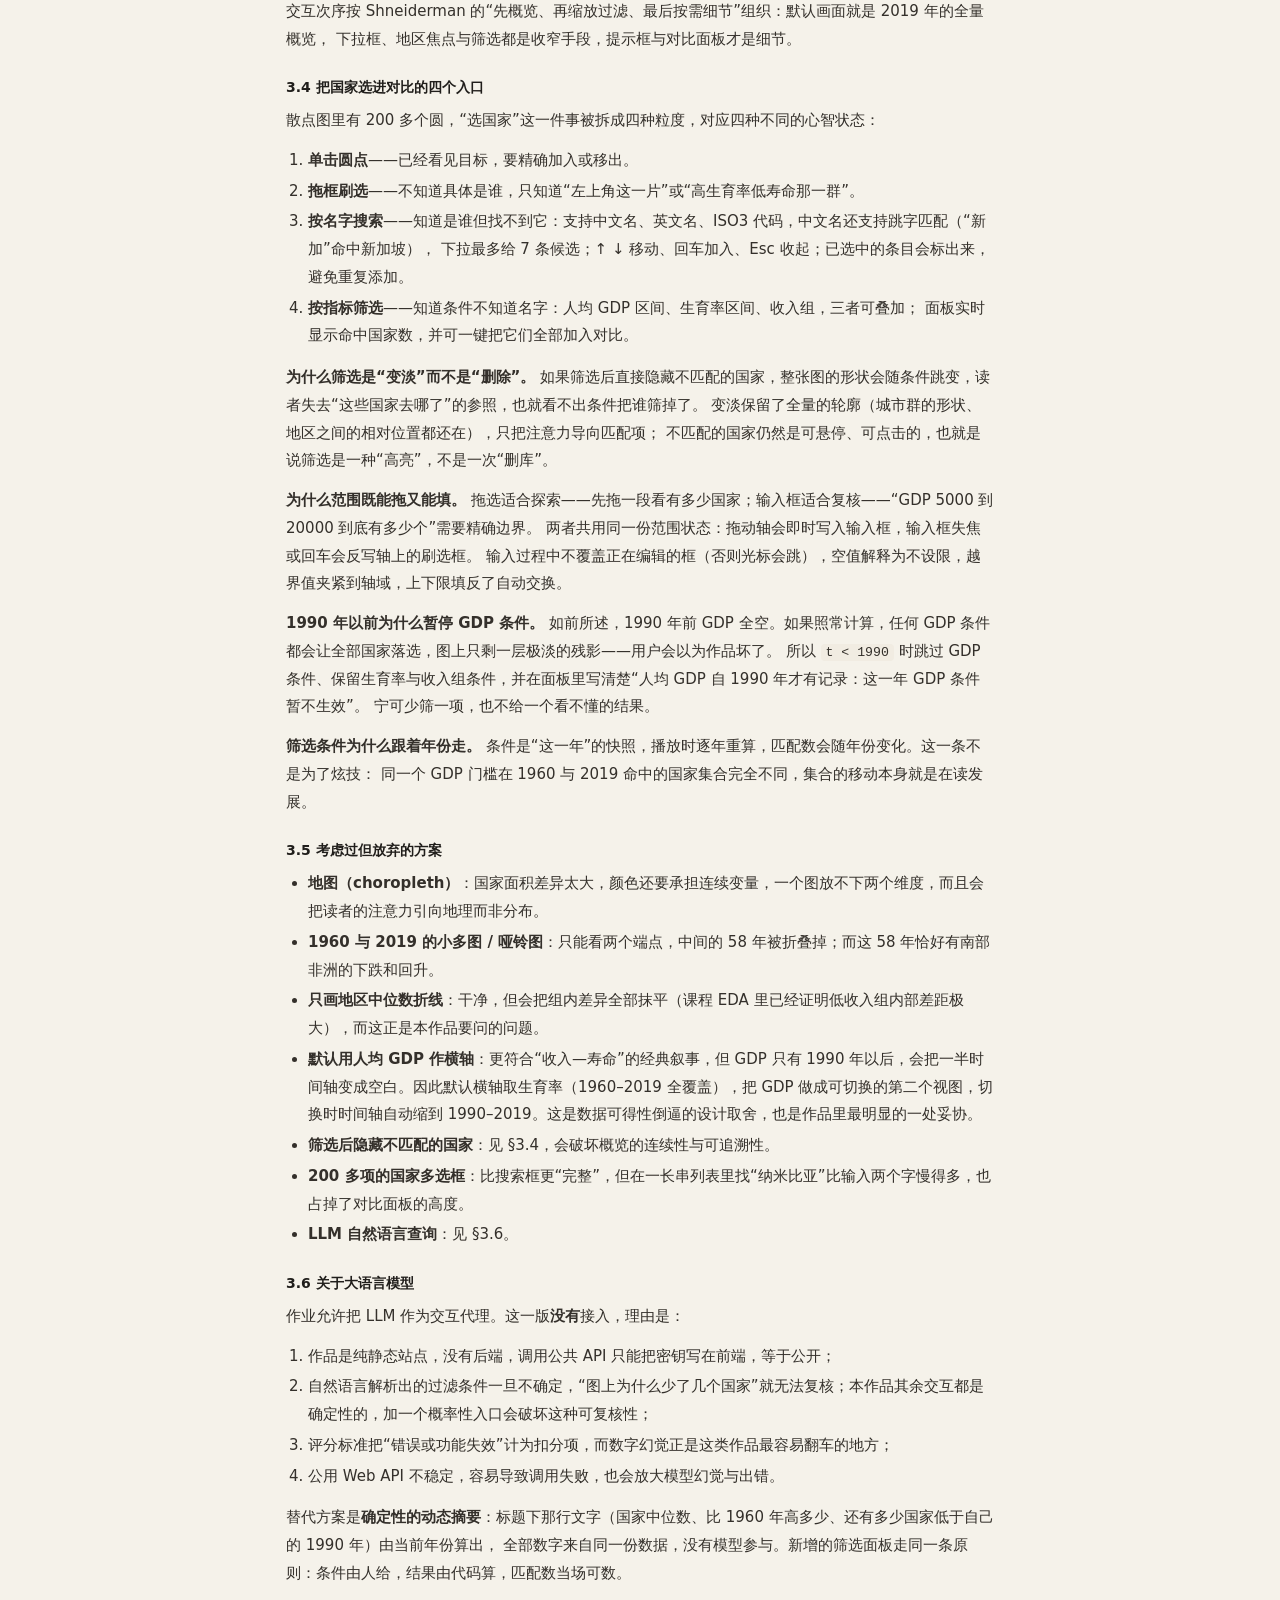
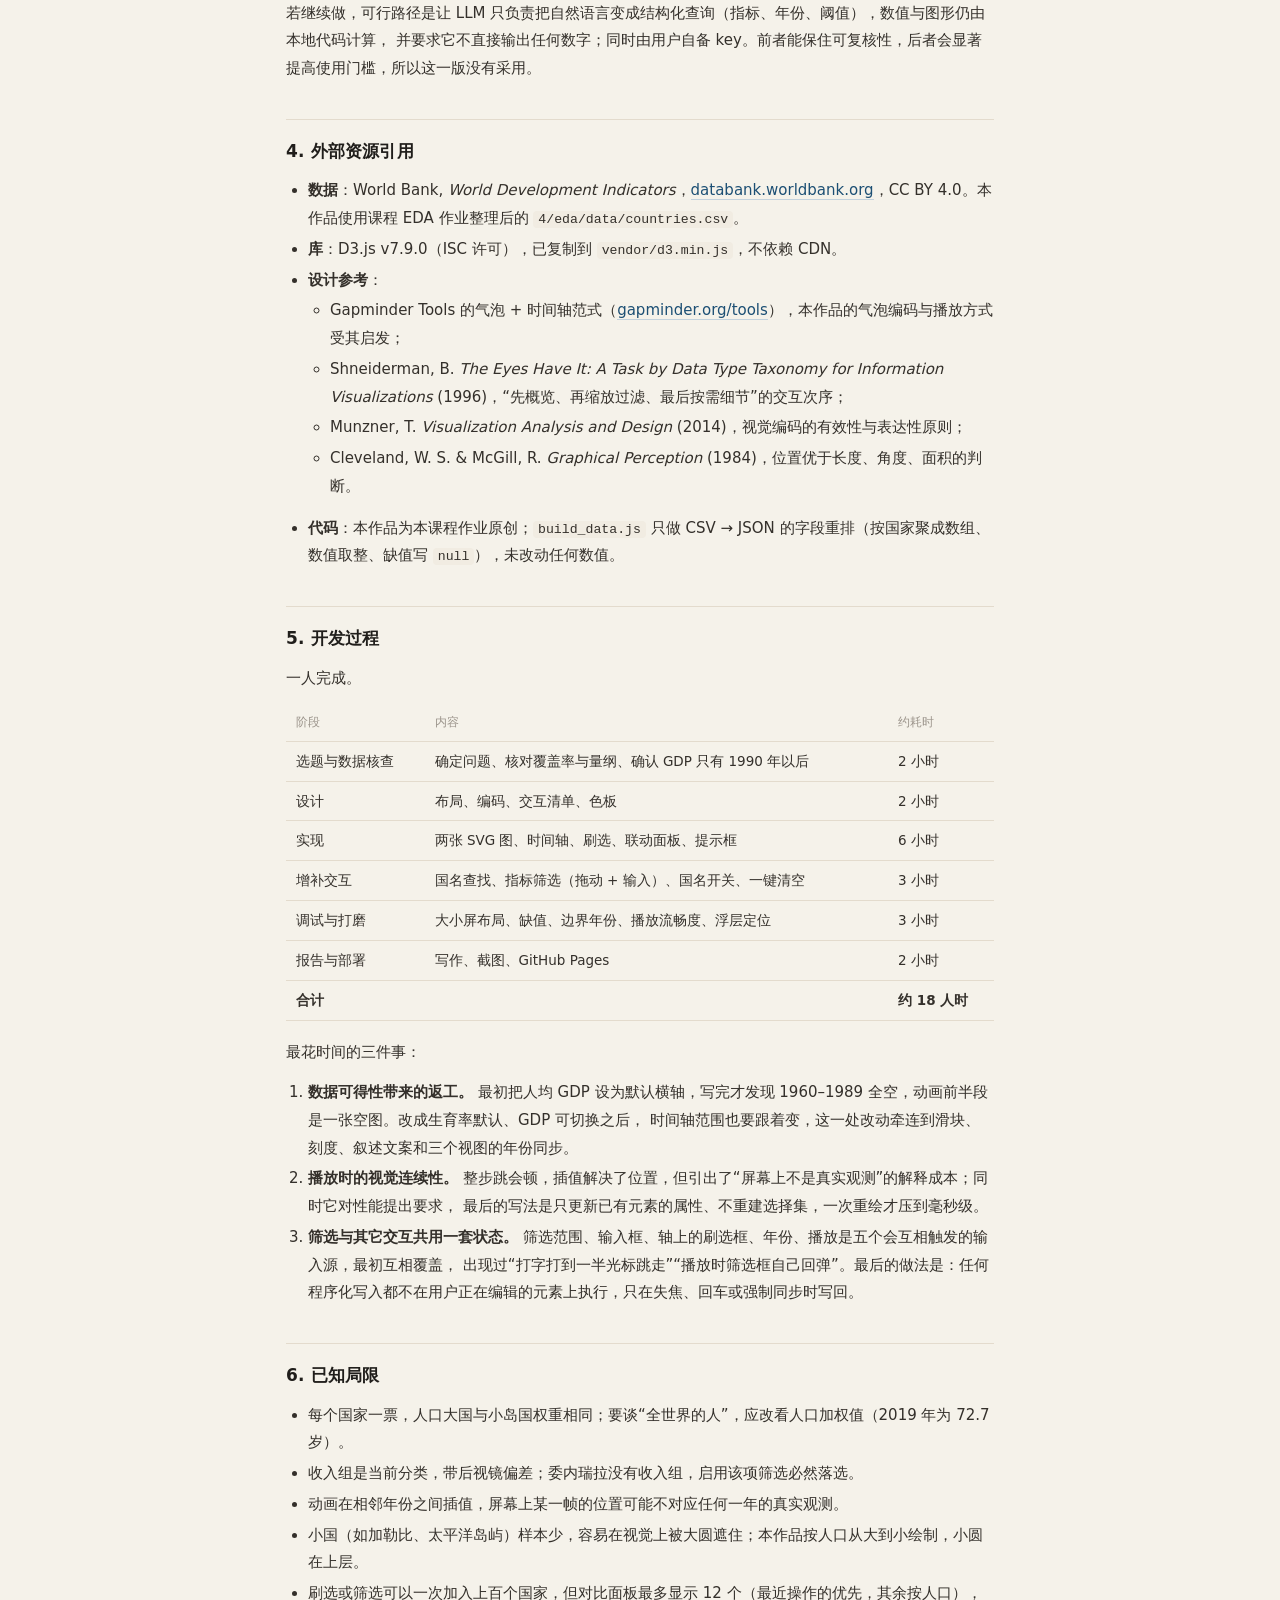
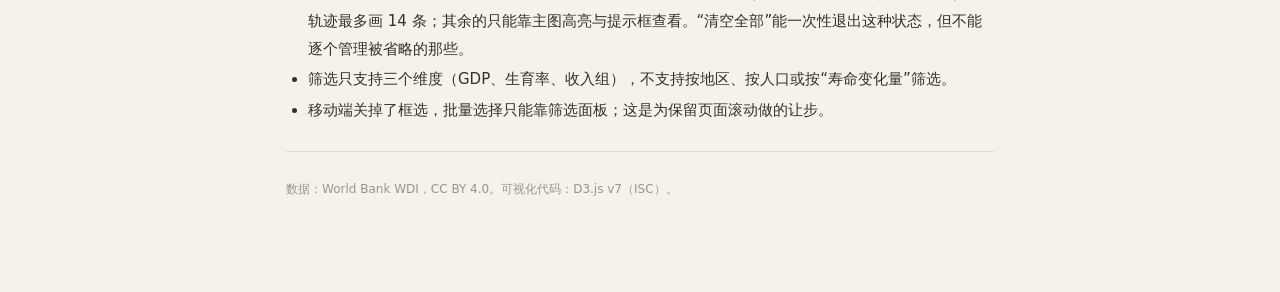
==== commit e1083c05: "docs: rewrite report, sync html, add pdf Report now covers the question, data coverage, visual encod" ====
--- a/report.html
+++ b/report.html
@@ -28,13 +28,25 @@
     margin: 2px 0 6px;
     line-height: 1.3;
   }
-  .doc .meta {
+  .doc .subtitle {
+    color: var(--muted);
+    font-size: 13.5px;
+    margin: 0 0 4px;
+  }
+  .doc .byline {
     color: var(--faint);
     font-size: 12.5px;
+    margin: 0 0 12px;
+  }
+  .doc .docmeta {
+    list-style: none;
     margin: 0 0 26px;
-    padding-bottom: 18px;
+    padding: 0 0 18px;
     border-bottom: 1px solid var(--line);
-  }
+    font-size: 12.5px;
+    color: var(--faint);
+  }
+  .doc .docmeta li { margin: 2px 0; }
   .doc h2 {
     font-size: 17px;
     margin: 36px 0 10px;
@@ -77,6 +89,7 @@
     font-size: 12px;
     white-space: nowrap;
   }
+  .doc table.num td:not(:first-child), .doc table.num th:not(:first-child) { text-align: right; }
   .doc a { color: var(--accent); text-decoration: none; border-bottom: 1px solid #c3d2dd; }
   .doc a:hover { border-bottom-color: var(--accent); }
   .doc hr { border: 0; border-top: 1px solid var(--line); margin: 26px 0; }
@@ -100,19 +113,29 @@
   <a class="back" href="index.html">← 返回可视化</a>
   <div class="eyebrow">作业 3 · 交互式可视化</div>
   <h1>寿命变长，是所有国家一起变好吗？</h1>
-  <p class="meta">数据集：World Bank, World Development Indicators（1960–2019） · 单人完成 · 2026 年 11 月 ·
-    <a href="https://griseo-b.github.io/life-expectancy-vis/">在线作品</a>
-  </p>
+  <p class="subtitle">交互式可视化设计说明与报告</p>
+  <p class="byline">许珀铭 · 2024201576 · 单人完成 · 2026 年 11 月</p>
+  <ul class="docmeta">
+    <li><strong>数据</strong>：World Bank, World Development Indicators，1960–2019</li>
+    <li><strong>规模</strong>：208 个国家 × 60 年，11,780 条「国家 × 年」记录</li>
+    <li><strong>在线作品</strong>：<a href="https://griseo-b.github.io/life-expectancy-vis/">griseo-b.github.io/life-expectancy-vis</a></li>
+    <li><strong>报告页面</strong>：<a href="https://griseo-b.github.io/life-expectancy-vis/report.html">griseo-b.github.io/life-expectancy-vis/report.html</a></li>
+    <li><strong>PDF 版</strong>：<a href="报告.pdf">报告.pdf</a></li>
+  </ul>
 
   <h2>1. 要回答的问题</h2>
   <p>
-    1960 到 2019 年，各国出生时的预期寿命从国家中位数 54.7 岁涨到 74.2 岁。这个数字很整齐，但它藏着一个问题：
-    <strong>这是所有国家一起变好，还是少数国家把平均值拉高了？</strong>
+    1960 到 2019 年，各国出生时的预期寿命从国家中位数 <strong>54.7 岁</strong>涨到 <strong>74.2 岁</strong>。这个数字很整齐，但它藏着一个问题：
+    <strong>是所有国家一起变好，还是少数国家把平均值拉高了？</strong>
   </p>
   <p>作品围绕三个更具体的问题展开：</p>
   <ol>
-    <li>60 年里，寿命的整片分布是不是一起右移？国家之间的差距在缩小还是固着？</li>
-    <li>有没有国家在这段时间里掉头向下，掉多久，回来了没有？</li>
+    <li>
+      六十年里，寿命的整片分布是不是一起右移？国家之间的差距在缩小还是固着？——
+      最高与最低的差距 1960 年是 45.3 岁，1990 年 45.4 岁，几乎没动：前三十年最高的一头只涨了 5 岁（73.5→78.8），
+      最低的一头也只从 28.2 抬到 33.4。真正收窄发生在 1990 年之后，最低值在 2019 年升到 53.3，差距降到 31.8 岁。
+    </li>
+    <li>有没有国家在这段时间里掉头向下，掉多久，回来了没有？——2019 年仍有 2 个国家低于自己的 1990 年（莱索托、斯威士兰）。</li>
     <li>寿命、收入、生育率一起移动时，看到的是不是同一个故事？</li>
   </ol>
   <p>
@@ -121,12 +144,27 @@
 
   <h2>2. 数据与范围</h2>
   <ul>
-    <li>世界银行 WDI 的国别面板，经课程 EDA 作业（<code>4/eda/wrangle.py</code>）整理成 <code>countries.csv</code>：11,780 条「国家 × 年」记录，208 个国家，1960–2019 共 60 年。</li>
+    <li>世界银行 WDI 的国别面板，经（<code>4/eda/wrangle.py</code>）整理成 <code>4/eda/data/countries.csv</code>：11,780 行「国家 × 年」记录，208 个国家，1960–2019 共 60 年。</li>
     <li>用到的四个指标：出生时预期寿命（岁）、总和生育率、人均 GDP（2017 年不变价国际元，PPP）、人口。</li>
-    <li>2019 年：198 个国家有寿命数据，200 个有生育率，183 个有人均 GDP。</li>
-    <li><strong>人均 GDP 从 1990 年才有系统记录</strong>（1960–1989 几乎全空）。这一点直接影响了默认横轴的选择，见 §3.3。</li>
-    <li>收入组是“现在的分类”，不是当年的分类，所以不能拿它说“1960 年这个国家是低收入”。</li>
-    <li>所有国家一票，未按人口加权。2019 年国家中位数 74.2 岁，人口加权的世界值是 72.7 岁——两者不能互换。</li>
+  </ul>
+  <table class="num">
+    <thead><tr><th>指标</th><th>1960 年有效国家数</th><th>1990 年</th><th>2019 年</th></tr></thead>
+    <tbody>
+      <tr><td>出生时预期寿命</td><td>189</td><td>197</td><td>198</td></tr>
+      <tr><td>总和生育率</td><td>190</td><td>196</td><td>200</td></tr>
+      <tr><td>人均 GDP</td><td>0</td><td>155</td><td>183</td></tr>
+      <tr><td>人口</td><td>190</td><td>197</td><td>199</td></tr>
+    </tbody>
+  </table>
+  <ul>
+    <li>
+      <strong>人均 GDP 在 1990 年之前一个值都没有</strong>：1960–1989 年覆盖数为 0，1990 年一次性出现 155 个国家。
+      这是 WDI 的口径问题，不是画图问题。它决定了默认横轴的选择（§3.5），也决定了筛选面板在 1990 年前必须暂停 GDP 条件（§3.4）。
+    </li>
+    <li>189 个国家的寿命序列 60 年齐全，其余 19 国有断年；绘图时跳过缺值，不做插补。</li>
+    <li>收入组是“当前的分类”，不是当年的分类，不能拿它说“1960 年这个国家是低收入”。委内瑞拉在当前分类里没有收入组，因此一旦启用收入组筛选就会落选。</li>
+    <li>地区 7 类，包含中国香港、格陵兰、开曼群岛等附属地区，所以“国家”更准确的说法是“经济体”。</li>
+    <li>所有国家一票，未按人口加权。2019 年国家中位数 74.2 岁，人口加权的世界值是 72.7 岁——两者不能互换，图上标注的一律是国家中位数。</li>
   </ul>
 
   <h2>3. 设计决策</h2>
@@ -146,54 +184,119 @@
       <tr><td>起点年份的位置</td><td>同色空心小圈</td><td>1960 年的位置留在原处（GDP 模式为 1990 年），看每个国家走了多远</td></tr>
     </tbody>
   </table>
-  <p>人均 GDP 用对数刻度：从 400 到 160,000 跨两个半数量级，线性刻度会把低收入国家全部挤在左边。</p>
-  <p>空心小圈会随年份推进淡入：读 1960 年时看不见，读到 2019 年时下半张图不再是空白，而是六十年前的世界。</p>
-
-  <h3>3.2 交互技术</h3>
+  <p>
+    人均 GDP 用对数刻度：数据从 437 到 161,971，跨约 2.7 个数量级，线性刻度会把低收入国家全部挤在左边。
+    轴域取 400–200,000，把全部观测包在中间，因此“不筛选”与“选满全范围”是同一个状态（§3.4）。
+  </p>
+  <p>
+    空心小圈随年份推进淡入：读 1960 年时看不见，读到 2019 年时下半张图不再是空白，而是六十年前的世界。
+    这也顺手解决了固定纵轴带来的空档——时间在走，起点留在原地。
+  </p>
+
+  <h3>3.2 布局与多视图协同</h3>
+  <p>页面三块，共用一份选择与同一个年份：</p>
+  <ul>
+    <li><strong>主图</strong>（左，约 62% 宽）：生育率—寿命散点，带起点空心圈、国家中位数虚线、刷选框。</li>
+    <li><strong>右上地区点图</strong>：每个点是一个国家，竖线是地区中位数，空心圈是 1960 年；负责“地区之间的分布与差距”。</li>
+    <li><strong>右下对比面板</strong>：搜索框 + 被选国家的实时履历（寿命、生育率、GDP、人口与 1960 年的差）。</li>
+  </ul>
+  <p>
+    主图回答“哪个国家在哪”，地区图回答“组与组差多少”，对比图回答“这个国家自己怎么走过来的”。
+    三者是同一份数据的三种切分，所以任何一次选择、任何一帧年份都必须同时生效。
+  </p>
+  <p>
+    标题下还有三个随年份变的数字：国家中位数、寿命 ≥ 70 岁的国家数、最高与最低相差。
+    它们正好是 §1 三个问题的直读数，用文字占掉一部分信息量，省下图形空间给分布本身。
+  </p>
+
+  <h3>3.3 交互技术</h3>
   <table>
-    <thead><tr><th>交互</th><th>任务价值</th></tr></thead>
+    <thead><tr><th>类别</th><th>交互</th><th>任务价值</th></tr></thead>
     <tbody>
-      <tr><td>时间轴 + 播放</td><td>动态查询。时间不是第三个空间维度，用动画换空间，避免三维散点</td></tr>
-      <tr><td>悬停提示</td><td>按需细节（details on demand），逐国读数</td></tr>
-      <tr><td>拖框刷选</td><td>圈出一片区域，成批选中国家，联动右侧对比面板</td></tr>
-      <tr><td>单击圆点</td><td>精确地加入 / 移出对比；与刷选互补</td></tr>
-      <tr><td>按名字搜索</td><td>散点里 200 多个国家太密，知道名字的读者可以输入中文名、英文名或三位代码直接加入对比</td></tr>
-      <tr><td>按指标筛选</td><td>定住年份后，用人均 GDP 范围、生育率范围和收入组筛出符合条件的国家；范围可以在轴上拖，也可以直接填数字，不符合的变淡，可一键全部加入对比</td></tr>
-      <tr><td>隐藏国名</td><td>国名只标在被选中的国家上；对比的国家多起来时，可以一键收起这些名字</td></tr>
-      <tr><td>清空全部</td><td>对比面板里一键清空所有国家，不用逐个点 ×</td></tr>
-      <tr><td>点地区名</td><td>动态过滤，七个地区之间快速切换焦点</td></tr>
-      <tr><td>横轴指标切换</td><td>度量切换：生育率 ↔ 人均 GDP，同一批国家两种看法</td></tr>
-      <tr><td>悬停轨迹线</td><td>一个国家从有数据的第一年到当前年份的路径，回答“它是怎么走到这里的”</td></tr>
-      <tr><td>重置 / Esc / 空格</td><td>退出状态，不让用户卡在空选择里</td></tr>
+      <tr><td>时间</td><td>时间轴 + 播放</td><td>动态查询。时间不做第三个空间维度，用动画换空间，避免三维散点</td></tr>
+      <tr><td>选国家</td><td>单击圆点</td><td>精确地加入 / 移出对比；与刷选互补</td></tr>
+      <tr><td>选国家</td><td>拖框刷选</td><td>圈出一片区域，成批选中国家，联动右侧面板</td></tr>
+      <tr><td>选国家</td><td>按名字搜索</td><td>散点里 200 多个国家太密，输入中文名、英文名或三位代码即可加入对比</td></tr>
+      <tr><td>选国家</td><td>按指标筛选</td><td>定住年份后，用 GDP 范围、生育率范围、收入组筛出国家；不符合的变淡</td></tr>
+      <tr><td>选国家</td><td>清空全部</td><td>对比面板里一键清空，不必逐个点 ×</td></tr>
+      <tr><td>看细节</td><td>悬停提示</td><td>按需细节（details on demand），逐国读数</td></tr>
+      <tr><td>看细节</td><td>悬停轨迹线</td><td>一个国家从有数据的第一年到当前年份的路径，回答“它怎么走到这里”</td></tr>
+      <tr><td>换视角</td><td>横轴指标切换</td><td>度量切换：生育率 ↔ 人均 GDP，同一批国家两种看法</td></tr>
+      <tr><td>换视角</td><td>点地区名</td><td>动态过滤，七个地区之间快速切换焦点</td></tr>
+      <tr><td>换视角</td><td>隐藏国名</td><td>国名只标在被选中的国家上；对比的国家多了可以一键收起</td></tr>
+      <tr><td>退出</td><td>重置 / Esc / 空格</td><td>退出状态，不让用户卡在空选择里</td></tr>
     </tbody>
   </table>
   <p>
-    多视图协同是三层：主图负责“哪个国家在哪”，右上点图负责“地区之间的分布和差距”，右下小图负责“被选中国家的个人履历”。
-    三者共用一份选择和同一个年份。
-  </p>
-
-  <h3>3.3 考虑过但放弃的方案</h3>
-  <ul>
-    <li><strong>地图（choropleth）</strong>：国家面积差异太大，颜色还要承担连续变量，一个图放不下两个维度，还会把读者的注意力引向地理而非分布。</li>
+    交互次序按 Shneiderman 的“先概览、再缩放过滤、最后按需细节”组织：默认画面就是 2019 年的全量概览，
+    下拉框、地区焦点与筛选都是收窄手段，提示框与对比面板才是细节。
+  </p>
+
+  <h3>3.4 把国家选进对比的四个入口</h3>
+  <p>散点图里有 200 多个圆，“选国家”这一件事被拆成四种粒度，对应四种不同的心智状态：</p>
+  <ol>
+    <li><strong>单击圆点</strong>——已经看见目标，要精确加入或移出。</li>
+    <li><strong>拖框刷选</strong>——不知道具体是谁，只知道“左上角这一片”或“高生育率低寿命那一群”。</li>
+    <li>
+      <strong>按名字搜索</strong>——知道是谁但找不到它：支持中文名、英文名、ISO3 代码，中文名还支持跳字匹配（“新加”命中新加坡），
+      下拉最多给 7 条候选；↑ ↓ 移动、回车加入、Esc 收起；已选中的条目会标出来，避免重复添加。
+    </li>
+    <li>
+      <strong>按指标筛选</strong>——知道条件不知道名字：人均 GDP 区间、生育率区间、收入组，三者可叠加；
+      面板实时显示命中国家数，并可一键把它们全部加入对比。
+    </li>
+  </ol>
+
+  <p>
+    <strong>为什么筛选是“变淡”而不是“删除”。</strong>
+    如果筛选后直接隐藏不匹配的国家，整张图的形状会随条件跳变，读者失去“这些国家去哪了”的参照，也就看不出条件把谁筛掉了。
+    变淡保留了全量的轮廓（城市群的形状、地区之间的相对位置都还在），只把注意力导向匹配项；
+    不匹配的国家仍然是可悬停、可点击的，也就是说筛选是一种“高亮”，不是一次“删库”。
+  </p>
+  <p>
+    <strong>为什么范围既能拖又能填。</strong>
+    拖选适合探索——先拖一段看有多少国家；输入框适合复核——“GDP 5000 到 20000 到底有多少个”需要精确边界。
+    两者共用同一份范围状态：拖动轴会即时写入输入框，输入框失焦或回车会反写轴上的刷选框。
+    输入过程中不覆盖正在编辑的框（否则光标会跳），空值解释为不设限，越界值夹紧到轴域，上下限填反了自动交换。
+  </p>
+  <p>
+    <strong>1990 年以前为什么暂停 GDP 条件。</strong>
+    如前所述，1990 年前 GDP 全空。如果照常计算，任何 GDP 条件都会让全部国家落选，图上只剩一层极淡的残影——用户会以为作品坏了。
+    所以 <code>t &lt; 1990</code> 时跳过 GDP 条件、保留生育率与收入组条件，并在面板里写清楚“人均 GDP 自 1990 年才有记录：这一年 GDP 条件暂不生效”。
+    宁可少筛一项，也不给一个看不懂的结果。
+  </p>
+  <p>
+    <strong>筛选条件为什么跟着年份走。</strong>
+    条件是“这一年”的快照，播放时逐年重算，匹配数会随年份变化。这一条不是为了炫技：
+    同一个 GDP 门槛在 1960 与 2019 命中的国家集合完全不同，集合的移动本身就是在读发展。
+  </p>
+
+  <h3>3.5 考虑过但放弃的方案</h3>
+  <ul>
+    <li><strong>地图（choropleth）</strong>：国家面积差异太大，颜色还要承担连续变量，一个图放不下两个维度，而且会把读者的注意力引向地理而非分布。</li>
     <li><strong>1960 与 2019 的小多图 / 哑铃图</strong>：只能看两个端点，中间的 58 年被折叠掉；而这 58 年恰好有南部非洲的下跌和回升。</li>
     <li><strong>只画地区中位数折线</strong>：干净，但会把组内差异全部抹平（课程 EDA 里已经证明低收入组内部差距极大），而这正是本作品要问的问题。</li>
     <li><strong>默认用人均 GDP 作横轴</strong>：更符合“收入—寿命”的经典叙事，但 GDP 只有 1990 年以后，会把一半时间轴变成空白。因此默认横轴取生育率（1960–2019 全覆盖），把 GDP 做成可切换的第二个视图，切换时时间轴自动缩到 1990–2019。这是数据可得性倒逼的设计取舍，也是作品里最明显的一处妥协。</li>
-    <li><strong>LLM 自然语言查询</strong>：见 §3.4。</li>
-  </ul>
-
-  <h3>3.4 关于大语言模型</h3>
-  <p>作业允许把 LLM 作为交互代理。这一版<strong>没有</strong>接入 LLM，理由是：</p>
+    <li><strong>筛选后隐藏不匹配的国家</strong>：见 §3.4，会破坏概览的连续性与可追溯性。</li>
+    <li><strong>200 多项的国家多选框</strong>：比搜索框更“完整”，但在一长串列表里找“纳米比亚”比输入两个字慢得多，也占掉了对比面板的高度。</li>
+    <li><strong>LLM 自然语言查询</strong>：见 §3.6。</li>
+  </ul>
+
+  <h3>3.6 关于大语言模型</h3>
+  <p>作业允许把 LLM 作为交互代理。这一版<strong>没有</strong>接入，理由是：</p>
   <ol>
-    <li>纯静态站点调用公共 API 必须在前端放密钥，等于公开；</li>
-    <li>自然语言解析出的过滤条件如果不确定性高，会让“图上为什么少了几个国家”变得无法解释；</li>
-    <li>评分标准要求“错误或功能失效”扣分，而 LLM 的数字幻觉是这类作品最容易翻车的地方。</li>
+    <li>作品是纯静态站点，没有后端，调用公共 API 只能把密钥写在前端，等于公开；</li>
+    <li>自然语言解析出的过滤条件一旦不确定，“图上为什么少了几个国家”就无法复核；本作品其余交互都是确定性的，加一个概率性入口会破坏这种可复核性；</li>
+    <li>评分标准把“错误或功能失效”计为扣分项，而数字幻觉正是这类作品最容易翻车的地方；</li>
+    <li>公用 Web API 不稳定，容易导致调用失败，也会放大模型幻觉与出错。</li>
   </ol>
   <p>
-    替代方案是一个<strong>确定性的动态摘要</strong>：标题下面那行文字由当前年份计算生成（中位数、比 1960 年高多少、有多少国家低于自己的 1990 年），
-    数字全部来自同一份数据，没有模型参与。
-  </p>
-  <p>
-    如果继续做，计划是：LLM 只负责把自然语言变成结构化的查询（地区、年份区间、指标），数值与图形仍由本地代码计算，模型不生成任何数字。
+    替代方案是<strong>确定性的动态摘要</strong>：标题下那行文字（国家中位数、比 1960 年高多少、还有多少国家低于自己的 1990 年）由当前年份算出，
+    全部数字来自同一份数据，没有模型参与。新增的筛选面板走同一条原则：条件由人给，结果由代码算，匹配数当场可数。
+  </p>
+  <p>
+    若继续做，可行路径是让 LLM 只负责把自然语言变成结构化查询（指标、年份、阈值），数值与图形仍由本地代码计算，
+    并要求它不直接输出任何数字；同时由用户自备 key。前者能保住可复核性，后者会显著提高使用门槛，所以这一版没有采用。
   </p>
 
   <h2>4. 外部资源引用</h2>
@@ -208,7 +311,7 @@
         <li>Cleveland, W. S. &amp; McGill, R. <em>Graphical Perception</em> (1984)，位置优于长度、角度、面积的判断。</li>
       </ul>
     </li>
-    <li><strong>代码</strong>：本作品为本课程作业原创；<code>build_data.js</code> 只做 CSV → JSON 的字段重排，未改动任何数值。</li>
+    <li><strong>代码</strong>：本作品为本课程作业原创；<code>build_data.js</code> 只做 CSV → JSON 的字段重排（按国家聚成数组、数值取整、缺值写 <code>null</code>），未改动任何数值。</li>
   </ul>
 
   <h2>5. 开发过程</h2>
@@ -219,12 +322,13 @@
       <tr><td>选题与数据核查</td><td>确定问题、核对覆盖率与量纲、确认 GDP 只有 1990 年以后</td><td>2 小时</td></tr>
       <tr><td>设计</td><td>布局、编码、交互清单、色板</td><td>2 小时</td></tr>
       <tr><td>实现</td><td>两张 SVG 图、时间轴、刷选、联动面板、提示框</td><td>6 小时</td></tr>
-      <tr><td>调试与打磨</td><td>大小屏布局、缺值、边界年份、播放流畅度</td><td>3 小时</td></tr>
+      <tr><td>增补交互</td><td>国名查找、指标筛选（拖动 + 输入）、国名开关、一键清空</td><td>3 小时</td></tr>
+      <tr><td>调试与打磨</td><td>大小屏布局、缺值、边界年份、播放流畅度、浮层定位</td><td>3 小时</td></tr>
       <tr><td>报告与部署</td><td>写作、截图、GitHub Pages</td><td>2 小时</td></tr>
-      <tr><td><strong>合计</strong></td><td></td><td><strong>约 15 人时</strong></td></tr>
+      <tr><td><strong>合计</strong></td><td></td><td><strong>约 18 人时</strong></td></tr>
     </tbody>
   </table>
-  <p>最花时间的两件事：</p>
+  <p>最花时间的三件事：</p>
   <ol>
     <li>
       <strong>数据可得性带来的返工。</strong>
@@ -233,18 +337,25 @@
     </li>
     <li>
       <strong>播放时的视觉连续性。</strong>
-      按年整步跳会一顿一顿，所以位置改为在相邻年份之间插值（收入在对数空间插值），并让所有视图共用同一个浮点年份；
-      好处是每次重绘约 1.1 ms，60 帧/秒下不掉帧，代价是“年份”不再严格等于原始数据点，需要在报告里说明。
+      整步跳会顿，插值解决了位置，但引出了“屏幕上不是真实观测”的解释成本；同时它对性能提出要求，
+      最后的写法是只更新已有元素的属性、不重建选择集，一次重绘才压到毫秒级。
+    </li>
+    <li>
+      <strong>筛选与其它交互共用一套状态。</strong>
+      筛选范围、输入框、轴上的刷选框、年份、播放是五个会互相触发的输入源，最初互相覆盖，
+      出现过“打字打到一半光标跳走”“播放时筛选框自己回弹”。最后的做法是：任何程序化写入都不在用户正在编辑的元素上执行，只在失焦、回车或强制同步时写回。
     </li>
   </ol>
 
   <h2>6. 已知局限</h2>
   <ul>
-    <li>每个国家一票，人口大国与小岛国权重相同；要谈“全世界的人”，应改看人口加权值。</li>
-    <li>收入组是当前分类，带后视镜偏差。</li>
+    <li>每个国家一票，人口大国与小岛国权重相同；要谈“全世界的人”，应改看人口加权值（2019 年为 72.7 岁）。</li>
+    <li>收入组是当前分类，带后视镜偏差；委内瑞拉没有收入组，启用该项筛选必然落选。</li>
     <li>动画在相邻年份之间插值，屏幕上某一帧的位置可能不对应任何一年的真实观测。</li>
     <li>小国（如加勒比、太平洋岛屿）样本少，容易在视觉上被大圆遮住；本作品按人口从大到小绘制，小圆在上层。</li>
-    <li>刷选可以一次选中上百个国家，右下只列出人口最多的 12 个，其余仅高亮。</li>
+    <li>刷选或筛选可以一次加入上百个国家，但对比面板最多显示 12 个（最近操作的优先，其余按人口），轨迹最多画 14 条；其余的只能靠主图高亮与提示框查看。“清空全部”能一次性退出这种状态，但不能逐个管理被省略的那些。</li>
+    <li>筛选只支持三个维度（GDP、生育率、收入组），不支持按地区、按人口或按“寿命变化量”筛选。</li>
+    <li>移动端关掉了框选，批量选择只能靠筛选面板；这是为保留页面滚动做的让步。</li>
   </ul>
 
   <hr>
